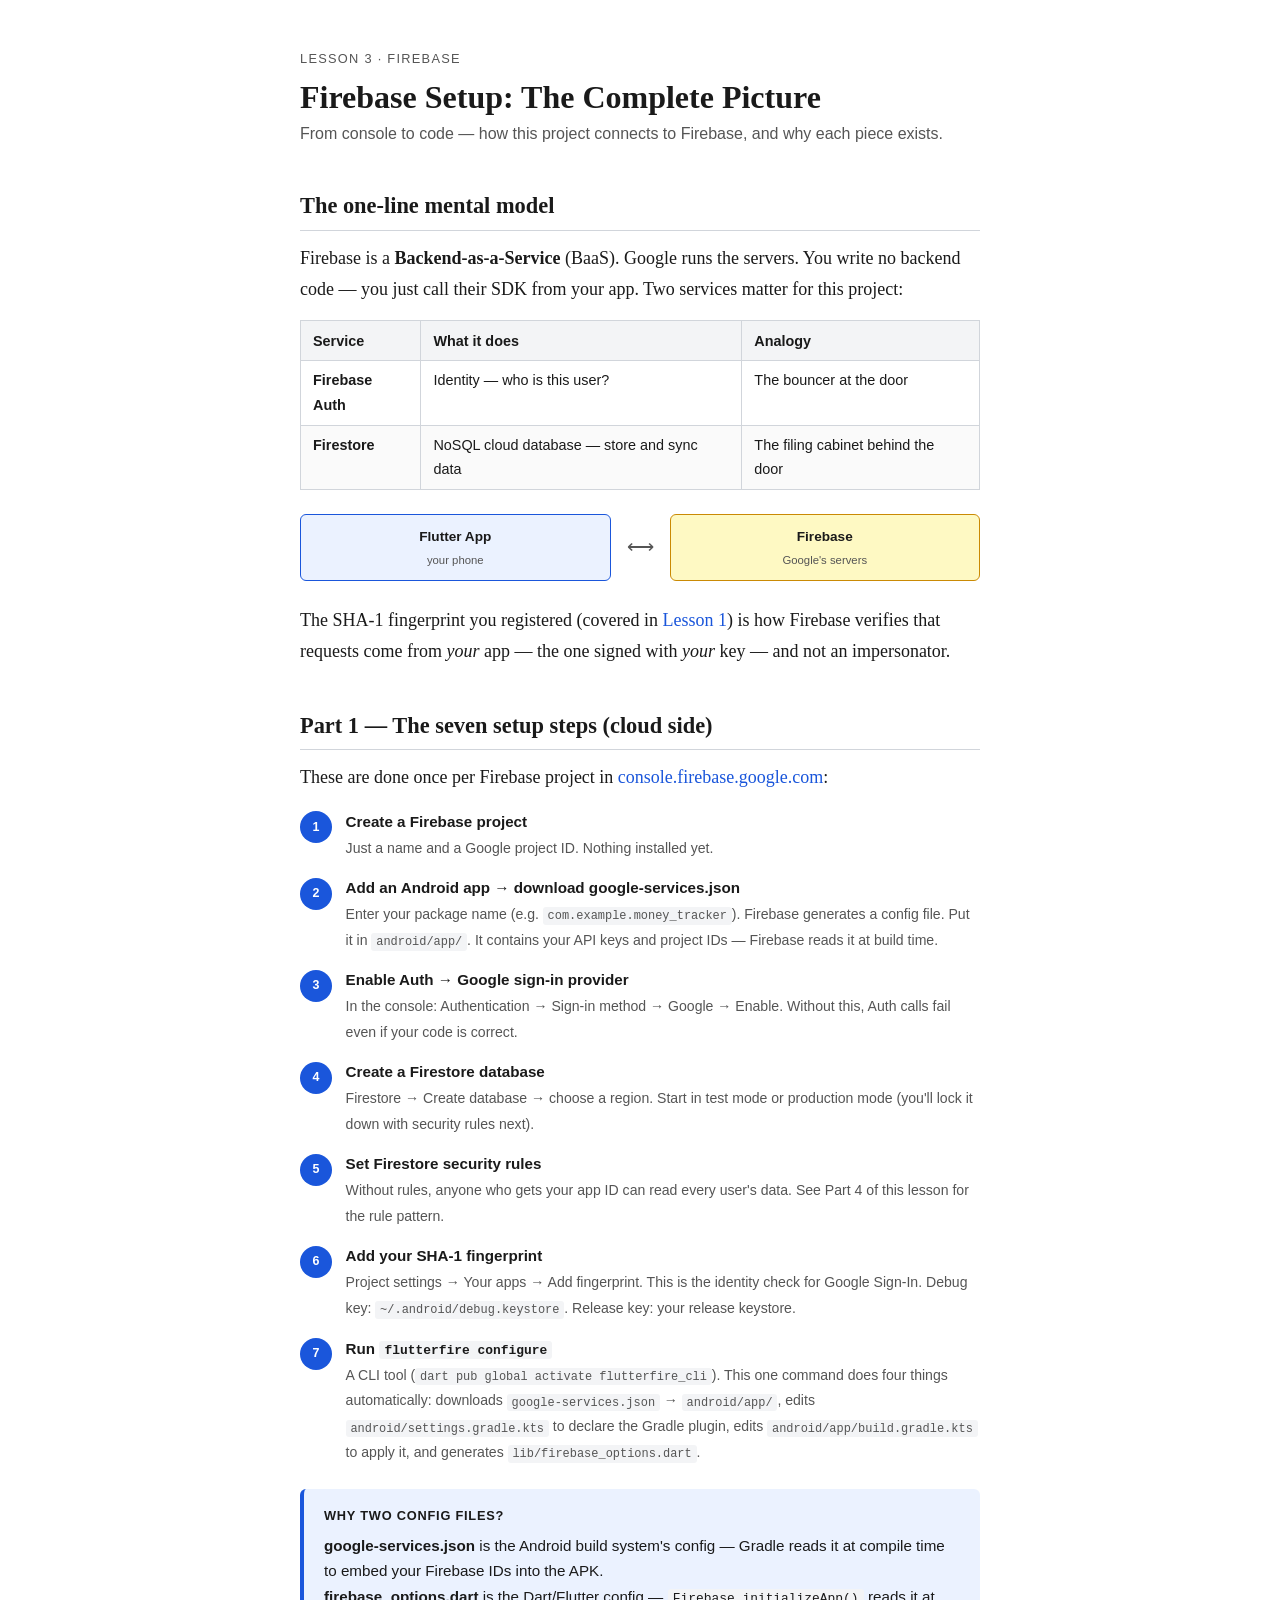
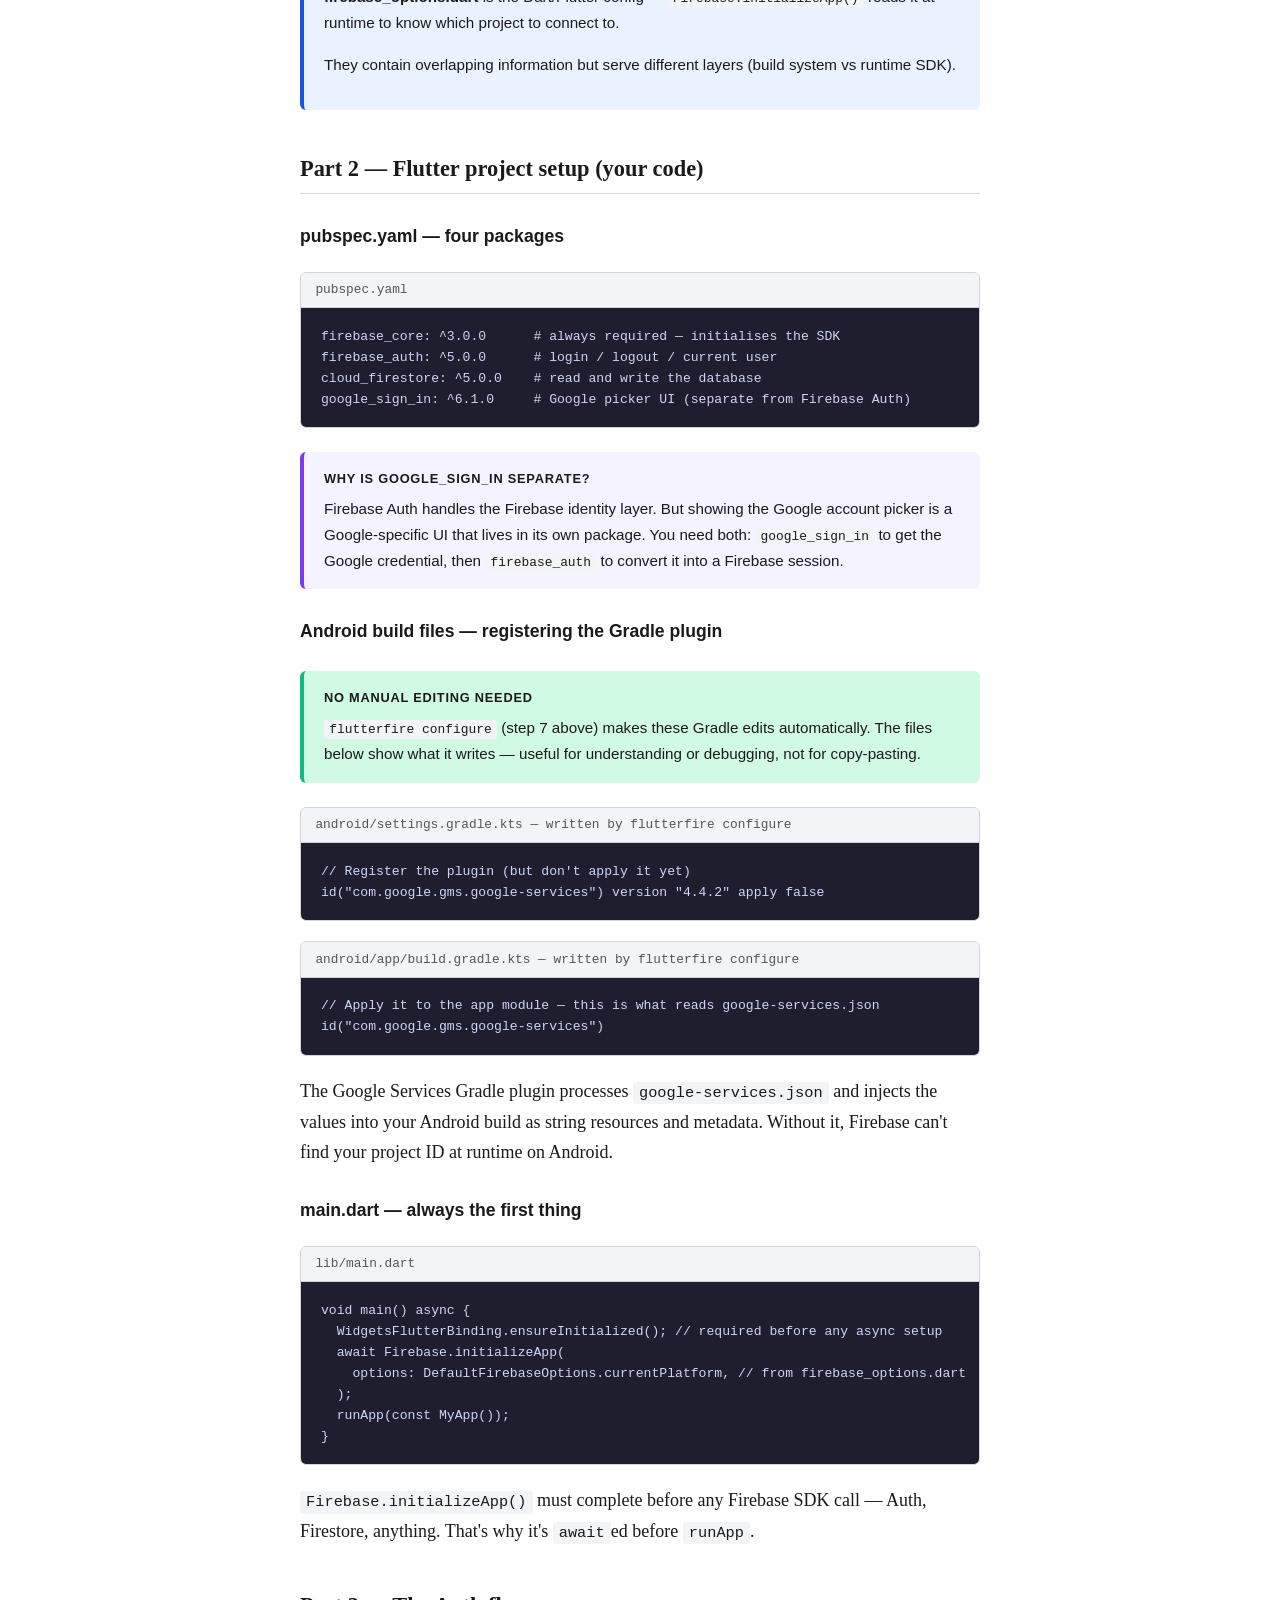
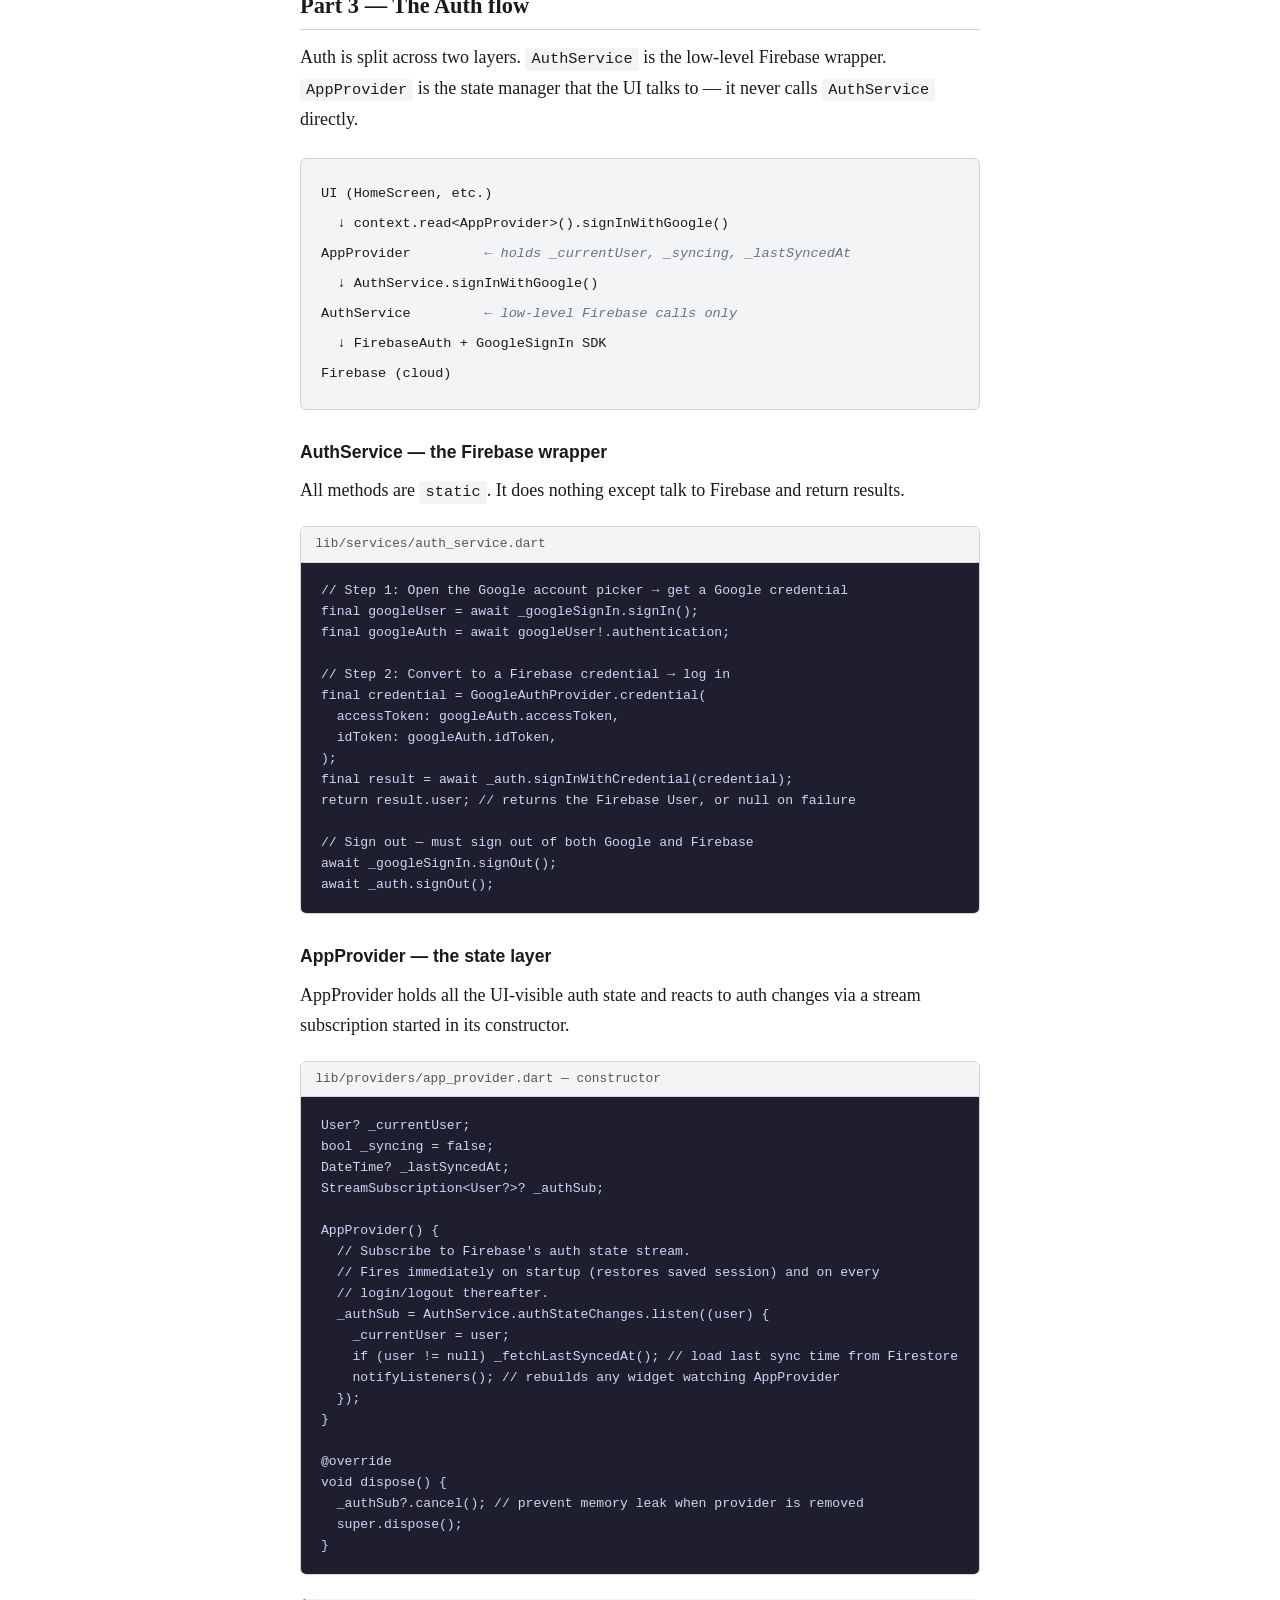
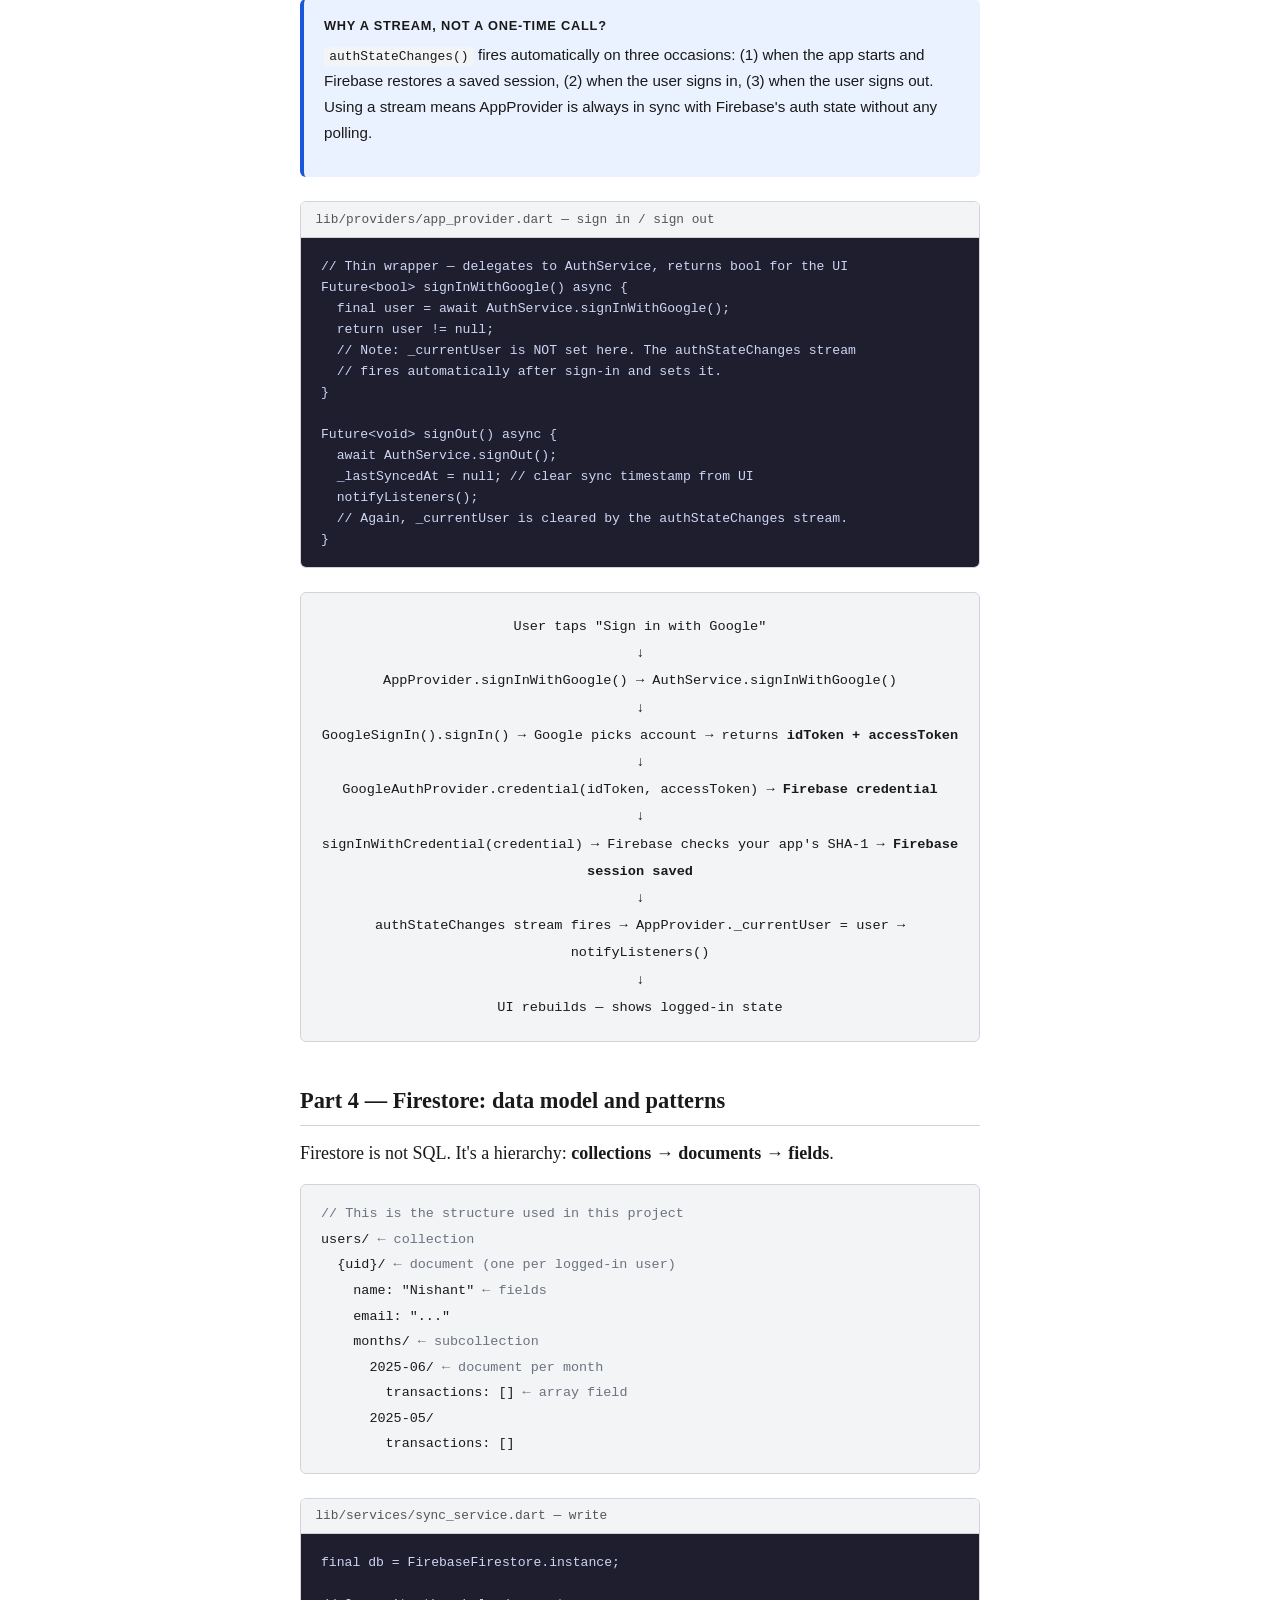
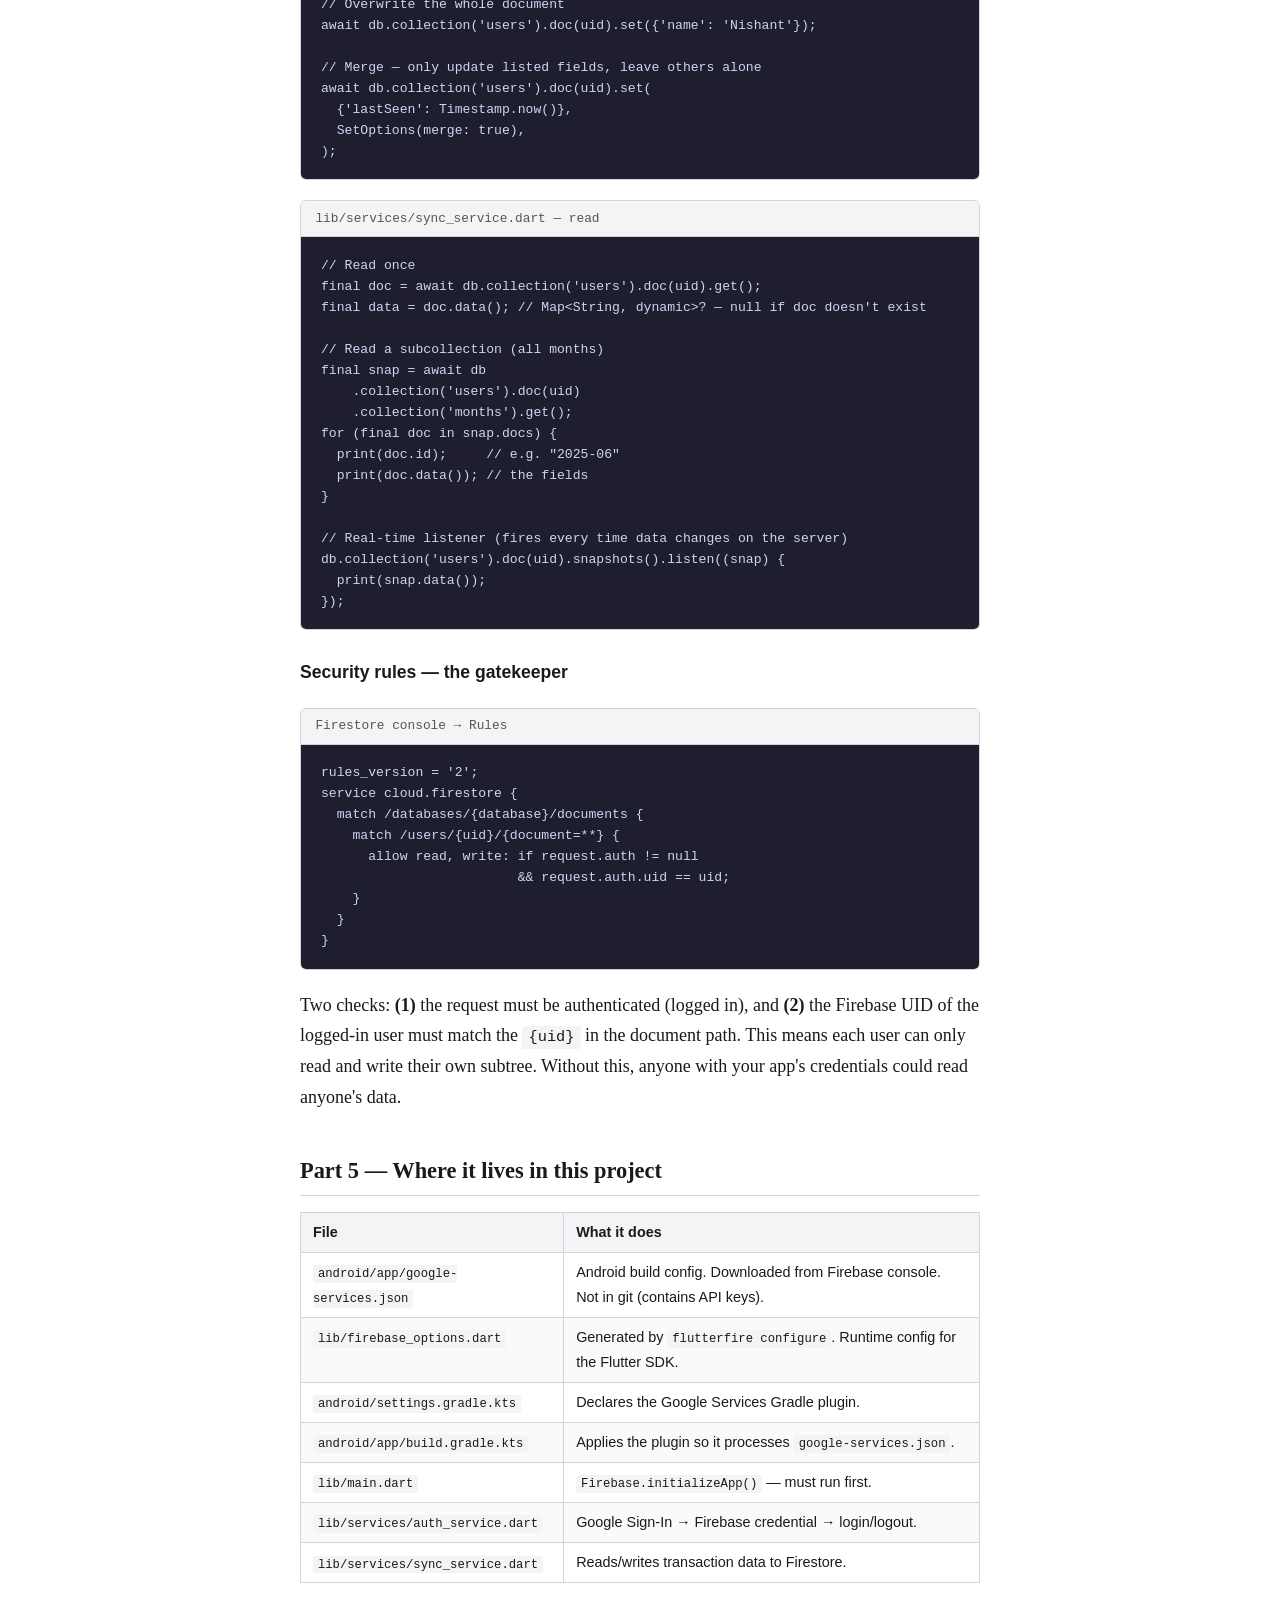
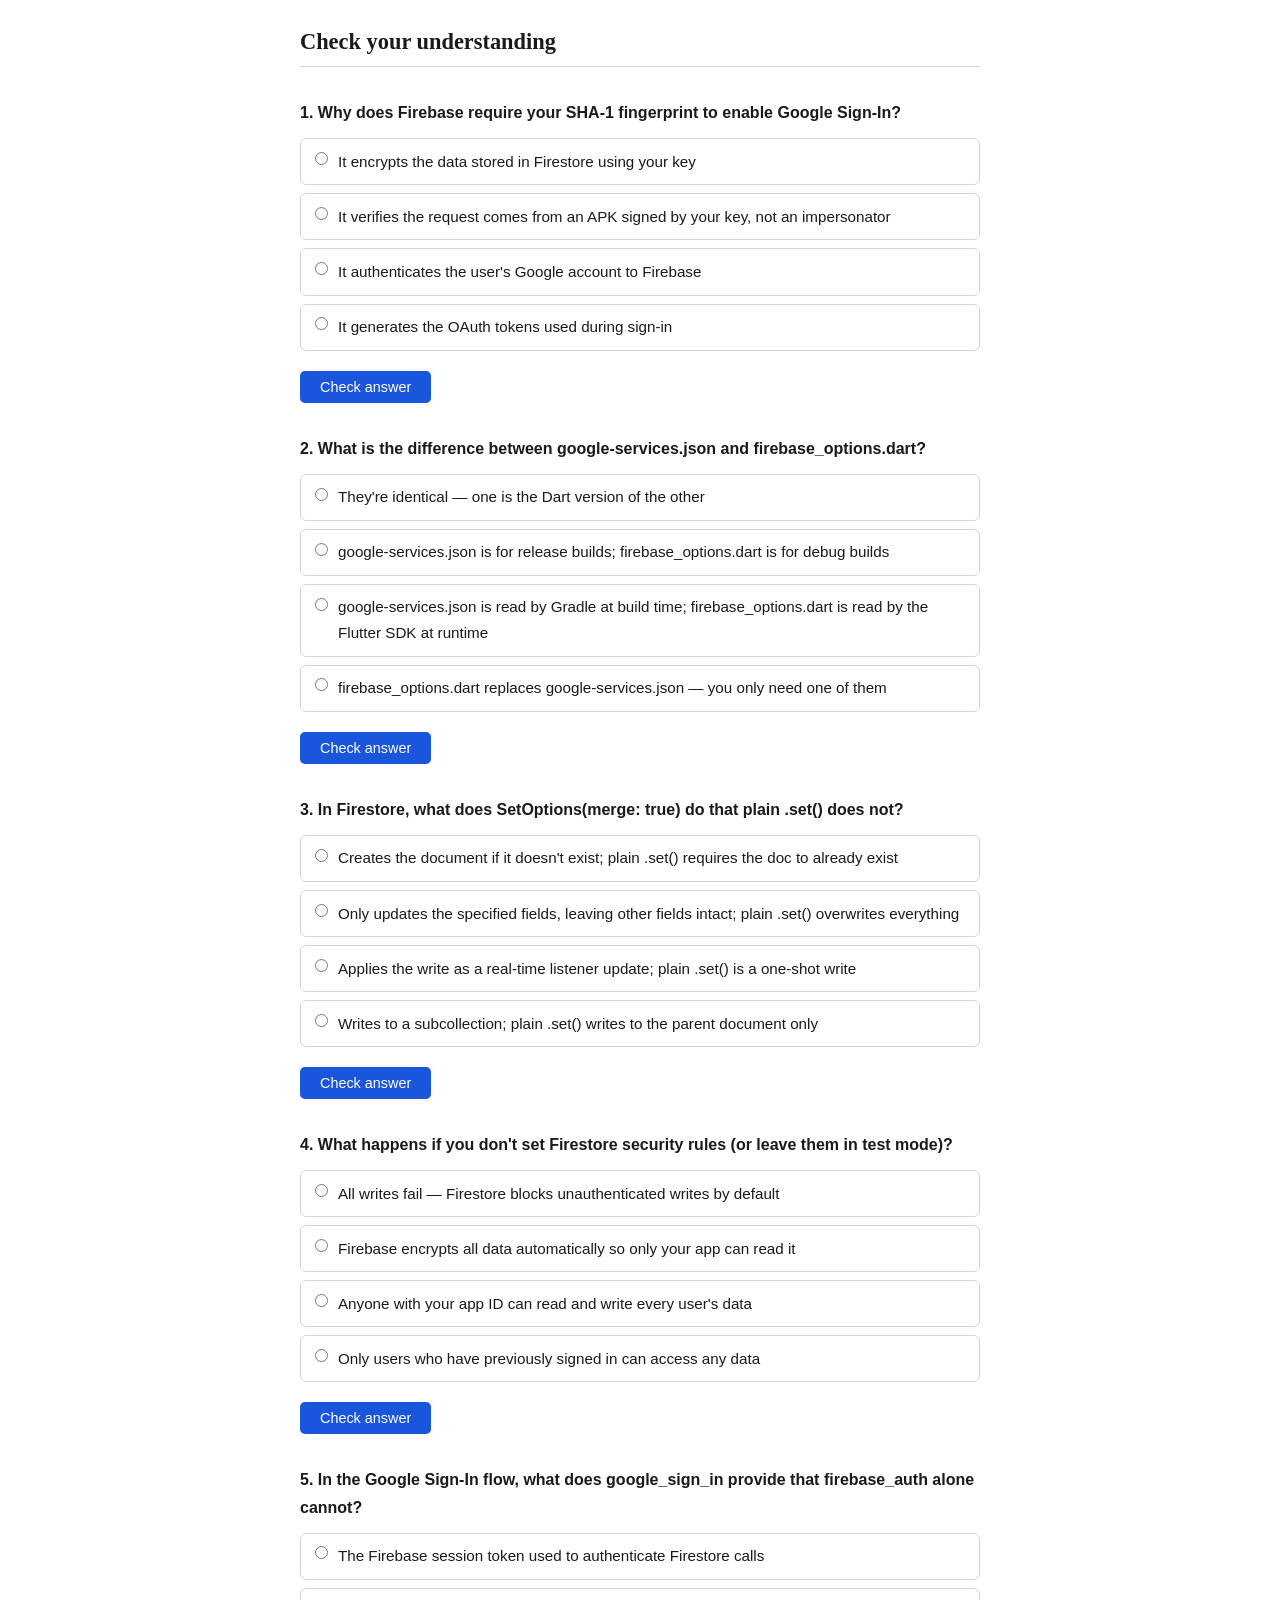
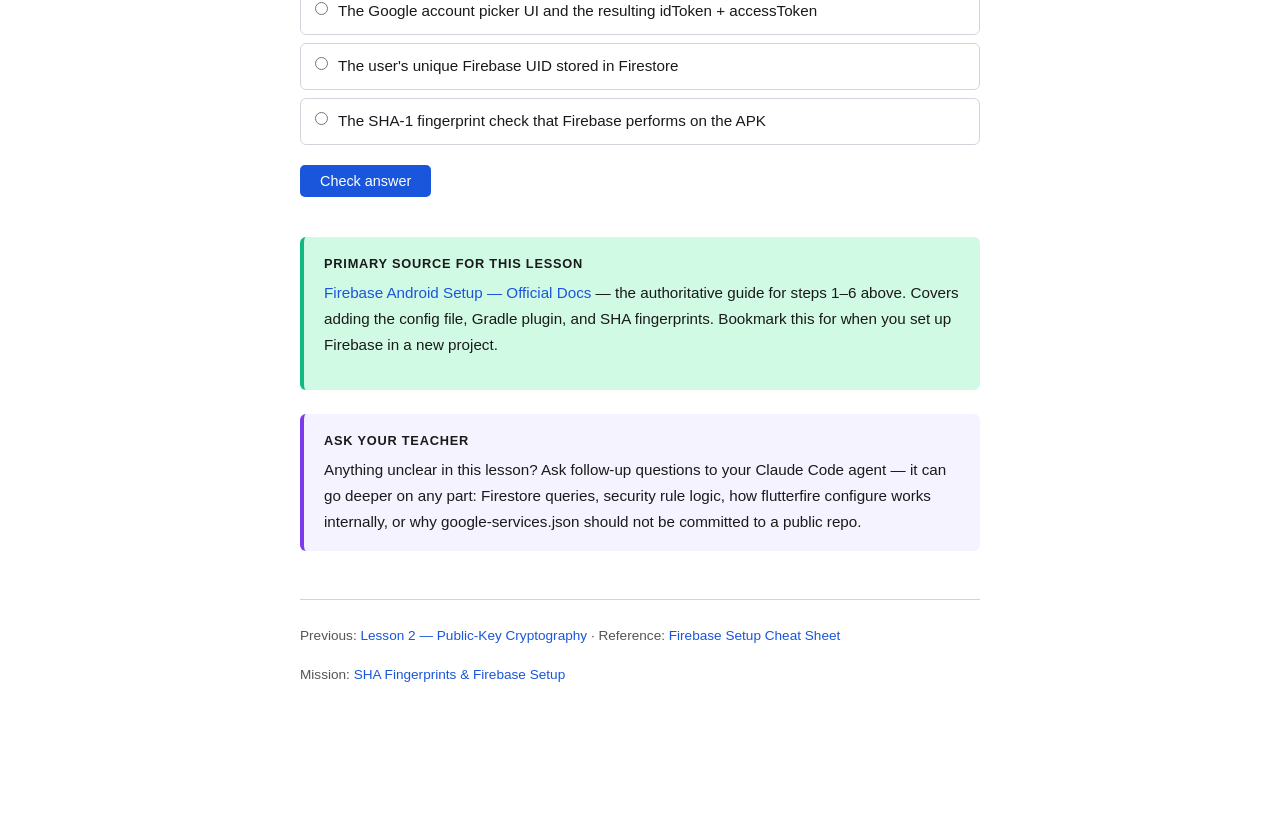
==== lessons/0003-firebase-setup-complete-picture.html @ 3d87e981 "Add Firebase integration, lessons, and GitHub Pages index" ====
<!DOCTYPE html>
<html lang="en">
<head>
  <meta charset="UTF-8" />
  <meta name="viewport" content="width=device-width, initial-scale=1.0" />
  <title>Lesson 3 — Firebase Setup: The Complete Picture</title>
  <link rel="stylesheet" href="../assets/styles.css" />
  <style>
    /* ── Step-list ── */
    .steps { counter-reset: step; list-style: none; margin: 0 0 1.5rem; padding: 0; }
    .steps li {
      counter-increment: step;
      display: grid;
      grid-template-columns: 2rem 1fr;
      gap: 0 0.85rem;
      margin-bottom: 0.9rem;
      font-family: var(--font-sans);
      font-size: 0.95rem;
      align-items: start;
    }
    .steps li::before {
      content: counter(step);
      background: var(--accent);
      color: #fff;
      font-weight: 700;
      font-size: 0.78rem;
      width: 2rem;
      height: 2rem;
      border-radius: 50%;
      display: flex;
      align-items: center;
      justify-content: center;
      flex-shrink: 0;
      margin-top: 0.15rem;
    }
    .steps li strong { display: block; font-weight: 600; }
    .steps li span { color: var(--muted); font-size: 0.88rem; }

    /* ── Architecture diagram ── */
    .arch {
      display: grid;
      grid-template-columns: 1fr auto 1fr;
      gap: 0.5rem 1rem;
      align-items: center;
      font-family: var(--font-sans);
      font-size: 0.85rem;
      margin: 1.5rem 0;
    }
    .arch-box {
      background: var(--accent-light);
      border: 1px solid var(--accent);
      border-radius: 6px;
      padding: 0.6rem 0.9rem;
      text-align: center;
      font-weight: 600;
    }
    .arch-box.cloud {
      background: #fef9c3;
      border-color: #ca8a04;
    }
    .arch-arrow {
      text-align: center;
      color: var(--muted);
      font-size: 1.2rem;
    }

    /* ── File callout ── */
    .file-block {
      border: 1px solid var(--border);
      border-radius: 6px;
      margin: 1.25rem 0;
      overflow: hidden;
    }
    .file-block-header {
      background: var(--code-bg);
      border-bottom: 1px solid var(--border);
      padding: 0.4rem 0.9rem;
      font-family: var(--font-mono);
      font-size: 0.8rem;
      color: var(--muted);
    }
    .file-block pre { border-radius: 0; margin: 0; }

    /* ── Firestore tree ── */
    .tree {
      font-family: var(--font-mono);
      font-size: 0.84rem;
      line-height: 1.9;
      background: var(--code-bg);
      border: 1px solid var(--border);
      border-radius: 6px;
      padding: 1rem 1.25rem;
      margin: 1rem 0 1.5rem;
    }
    .tree .comment { color: #6b7280; }

    /* ── Two-column table ── */
    table { width: 100%; border-collapse: collapse; margin: 1rem 0 1.5rem; font-family: var(--font-sans); font-size: 0.9rem; }
    th { background: var(--code-bg); text-align: left; padding: 0.45rem 0.75rem; border: 1px solid var(--border); font-weight: 600; }
    td { padding: 0.45rem 0.75rem; border: 1px solid var(--border); vertical-align: top; }
    tr:nth-child(even) td { background: #fafafa; }
  </style>
</head>
<body>
<div class="lesson-container">

  <div class="lesson-header">
    <div class="lesson-number">Lesson 3 · Firebase</div>
    <h1>Firebase Setup: The Complete Picture</h1>
    <p class="lesson-subtitle">From console to code — how this project connects to Firebase, and why each piece exists.</p>
  </div>

  <!-- MENTAL MODEL -->
  <h2>The one-line mental model</h2>

  <p>Firebase is a <strong>Backend-as-a-Service</strong> (BaaS). Google runs the servers. You write no backend code — you just call their SDK from your app. Two services matter for this project:</p>

  <table>
    <thead><tr><th>Service</th><th>What it does</th><th>Analogy</th></tr></thead>
    <tbody>
      <tr><td><strong>Firebase Auth</strong></td><td>Identity — who is this user?</td><td>The bouncer at the door</td></tr>
      <tr><td><strong>Firestore</strong></td><td>NoSQL cloud database — store and sync data</td><td>The filing cabinet behind the door</td></tr>
    </tbody>
  </table>

  <div class="arch">
    <div class="arch-box">Flutter App<br><small style="font-weight:400;color:var(--muted)">your phone</small></div>
    <div class="arch-arrow">⟷</div>
    <div class="arch-box cloud">Firebase<br><small style="font-weight:400;color:var(--muted)">Google's servers</small></div>
  </div>

  <p>The SHA-1 fingerprint you registered (covered in <a href="0001-sha-fingerprints-what-and-why.html">Lesson 1</a>) is how Firebase verifies that requests come from <em>your</em> app — the one signed with <em>your</em> key — and not an impersonator.</p>

  <!-- CLOUD SETUP -->
  <h2>Part 1 — The seven setup steps (cloud side)</h2>

  <p>These are done once per Firebase project in <a href="https://console.firebase.google.com" target="_blank">console.firebase.google.com</a>:</p>

  <ol class="steps">
    <li>
      <div><strong>Create a Firebase project</strong>
      <span>Just a name and a Google project ID. Nothing installed yet.</span></div>
    </li>
    <li>
      <div><strong>Add an Android app → download google-services.json</strong>
      <span>Enter your package name (e.g. <code>com.example.money_tracker</code>). Firebase generates a config file. Put it in <code>android/app/</code>. It contains your API keys and project IDs — Firebase reads it at build time.</span></div>
    </li>
    <li>
      <div><strong>Enable Auth → Google sign-in provider</strong>
      <span>In the console: Authentication → Sign-in method → Google → Enable. Without this, Auth calls fail even if your code is correct.</span></div>
    </li>
    <li>
      <div><strong>Create a Firestore database</strong>
      <span>Firestore → Create database → choose a region. Start in test mode or production mode (you'll lock it down with security rules next).</span></div>
    </li>
    <li>
      <div><strong>Set Firestore security rules</strong>
      <span>Without rules, anyone who gets your app ID can read every user's data. See Part 4 of this lesson for the rule pattern.</span></div>
    </li>
    <li>
      <div><strong>Add your SHA-1 fingerprint</strong>
      <span>Project settings → Your apps → Add fingerprint. This is the identity check for Google Sign-In. Debug key: <code>~/.android/debug.keystore</code>. Release key: your release keystore.</span></div>
    </li>
    <li>
      <div><strong>Run <code>flutterfire configure</code></strong>
      <span>A CLI tool (<code>dart pub global activate flutterfire_cli</code>). This one command does four things automatically: downloads <code>google-services.json</code> → <code>android/app/</code>, edits <code>android/settings.gradle.kts</code> to declare the Gradle plugin, edits <code>android/app/build.gradle.kts</code> to apply it, and generates <code>lib/firebase_options.dart</code>.</span></div>
    </li>
  </ol>

  <div class="callout key">
    <div class="callout-title">Why two config files?</div>
    <p><strong>google-services.json</strong> is the Android build system's config — Gradle reads it at compile time to embed your Firebase IDs into the APK.<br>
    <strong>firebase_options.dart</strong> is the Dart/Flutter config — <code>Firebase.initializeApp()</code> reads it at runtime to know which project to connect to.</p>
    <p>They contain overlapping information but serve different layers (build system vs runtime SDK).</p>
  </div>

  <!-- FLUTTER SETUP -->
  <h2>Part 2 — Flutter project setup (your code)</h2>

  <h3>pubspec.yaml — four packages</h3>

  <div class="file-block">
    <div class="file-block-header">pubspec.yaml</div>
<pre><code>firebase_core: ^3.0.0      # always required — initialises the SDK
firebase_auth: ^5.0.0      # login / logout / current user
cloud_firestore: ^5.0.0    # read and write the database
google_sign_in: ^6.1.0     # Google picker UI (separate from Firebase Auth)</code></pre>
  </div>

  <div class="callout note">
    <div class="callout-title">Why is google_sign_in separate?</div>
    Firebase Auth handles the Firebase identity layer. But showing the Google account picker is a Google-specific UI that lives in its own package. You need both: <code>google_sign_in</code> to get the Google credential, then <code>firebase_auth</code> to convert it into a Firebase session.
  </div>

  <h3>Android build files — registering the Gradle plugin</h3>

  <div class="callout win">
    <div class="callout-title">No manual editing needed</div>
    <code>flutterfire configure</code> (step 7 above) makes these Gradle edits automatically. The files below show what it writes — useful for understanding or debugging, not for copy-pasting.
  </div>

  <div class="file-block">
    <div class="file-block-header">android/settings.gradle.kts — written by flutterfire configure</div>
<pre><code>// Register the plugin (but don't apply it yet)
id("com.google.gms.google-services") version "4.4.2" apply false</code></pre>
  </div>

  <div class="file-block">
    <div class="file-block-header">android/app/build.gradle.kts — written by flutterfire configure</div>
<pre><code>// Apply it to the app module — this is what reads google-services.json
id("com.google.gms.google-services")</code></pre>
  </div>

  <p>The Google Services Gradle plugin processes <code>google-services.json</code> and injects the values into your Android build as string resources and metadata. Without it, Firebase can't find your project ID at runtime on Android.</p>

  <h3>main.dart — always the first thing</h3>

  <div class="file-block">
    <div class="file-block-header">lib/main.dart</div>
<pre><code>void main() async {
  WidgetsFlutterBinding.ensureInitialized(); // required before any async setup
  await Firebase.initializeApp(
    options: DefaultFirebaseOptions.currentPlatform, // from firebase_options.dart
  );
  runApp(const MyApp());
}</code></pre>
  </div>

  <p><code>Firebase.initializeApp()</code> must complete before any Firebase SDK call — Auth, Firestore, anything. That's why it's <code>await</code>ed before <code>runApp</code>.</p>

  <!-- AUTH FLOW -->
  <h2>Part 3 — The Auth flow</h2>

  <p>Auth is split across two layers. <code>AuthService</code> is the low-level Firebase wrapper. <code>AppProvider</code> is the state manager that the UI talks to — it never calls <code>AuthService</code> directly.</p>

  <div class="diagram" style="text-align:left;line-height:2.2;">
    UI (HomeScreen, etc.)<br>
    &nbsp;&nbsp;↓ context.read&lt;AppProvider&gt;().signInWithGoogle()<br>
    AppProvider &nbsp;&nbsp;&nbsp;&nbsp;&nbsp;&nbsp;&nbsp;&nbsp;<em style="color:#6b7280">← holds _currentUser, _syncing, _lastSyncedAt</em><br>
    &nbsp;&nbsp;↓ AuthService.signInWithGoogle()<br>
    AuthService &nbsp;&nbsp;&nbsp;&nbsp;&nbsp;&nbsp;&nbsp;&nbsp;<em style="color:#6b7280">← low-level Firebase calls only</em><br>
    &nbsp;&nbsp;↓ FirebaseAuth + GoogleSignIn SDK<br>
    Firebase (cloud)
  </div>

  <h3>AuthService — the Firebase wrapper</h3>

  <p>All methods are <code>static</code>. It does nothing except talk to Firebase and return results.</p>

  <div class="file-block">
    <div class="file-block-header">lib/services/auth_service.dart</div>
<pre><code>// Step 1: Open the Google account picker → get a Google credential
final googleUser = await _googleSignIn.signIn();
final googleAuth = await googleUser!.authentication;

// Step 2: Convert to a Firebase credential → log in
final credential = GoogleAuthProvider.credential(
  accessToken: googleAuth.accessToken,
  idToken: googleAuth.idToken,
);
final result = await _auth.signInWithCredential(credential);
return result.user; // returns the Firebase User, or null on failure

// Sign out — must sign out of both Google and Firebase
await _googleSignIn.signOut();
await _auth.signOut();</code></pre>
  </div>

  <h3>AppProvider — the state layer</h3>

  <p>AppProvider holds all the UI-visible auth state and reacts to auth changes via a stream subscription started in its constructor.</p>

  <div class="file-block">
    <div class="file-block-header">lib/providers/app_provider.dart — constructor</div>
<pre><code>User? _currentUser;
bool _syncing = false;
DateTime? _lastSyncedAt;
StreamSubscription&lt;User?&gt;? _authSub;

AppProvider() {
  // Subscribe to Firebase's auth state stream.
  // Fires immediately on startup (restores saved session) and on every
  // login/logout thereafter.
  _authSub = AuthService.authStateChanges.listen((user) {
    _currentUser = user;
    if (user != null) _fetchLastSyncedAt(); // load last sync time from Firestore
    notifyListeners(); // rebuilds any widget watching AppProvider
  });
}

@override
void dispose() {
  _authSub?.cancel(); // prevent memory leak when provider is removed
  super.dispose();
}</code></pre>
  </div>

  <div class="callout key">
    <div class="callout-title">Why a stream, not a one-time call?</div>
    <p><code>authStateChanges()</code> fires automatically on three occasions: (1) when the app starts and Firebase restores a saved session, (2) when the user signs in, (3) when the user signs out. Using a stream means AppProvider is always in sync with Firebase's auth state without any polling.</p>
  </div>

  <div class="file-block">
    <div class="file-block-header">lib/providers/app_provider.dart — sign in / sign out</div>
<pre><code>// Thin wrapper — delegates to AuthService, returns bool for the UI
Future&lt;bool&gt; signInWithGoogle() async {
  final user = await AuthService.signInWithGoogle();
  return user != null;
  // Note: _currentUser is NOT set here. The authStateChanges stream
  // fires automatically after sign-in and sets it.
}

Future&lt;void&gt; signOut() async {
  await AuthService.signOut();
  _lastSyncedAt = null; // clear sync timestamp from UI
  notifyListeners();
  // Again, _currentUser is cleared by the authStateChanges stream.
}</code></pre>
  </div>

  <div class="diagram">
    User taps "Sign in with Google"<br>
    ↓<br>
    AppProvider.signInWithGoogle() → AuthService.signInWithGoogle()<br>
    ↓<br>
    GoogleSignIn().signIn() → Google picks account → returns <strong>idToken + accessToken</strong><br>
    ↓<br>
    GoogleAuthProvider.credential(idToken, accessToken) → <strong>Firebase credential</strong><br>
    ↓<br>
    signInWithCredential(credential) → Firebase checks your app's SHA-1 → <strong>Firebase session saved</strong><br>
    ↓<br>
    authStateChanges stream fires → AppProvider._currentUser = user → notifyListeners()<br>
    ↓<br>
    UI rebuilds — shows logged-in state
  </div>

  <!-- FIRESTORE -->
  <h2>Part 4 — Firestore: data model and patterns</h2>

  <p>Firestore is not SQL. It's a hierarchy: <strong>collections → documents → fields</strong>.</p>

  <div class="tree">
    <span class="comment">// This is the structure used in this project</span><br>
    users/                     <span class="comment">← collection</span><br>
    &nbsp;&nbsp;{uid}/                 <span class="comment">← document (one per logged-in user)</span><br>
    &nbsp;&nbsp;&nbsp;&nbsp;name: "Nishant"     <span class="comment">← fields</span><br>
    &nbsp;&nbsp;&nbsp;&nbsp;email: "..."<br>
    &nbsp;&nbsp;&nbsp;&nbsp;months/            <span class="comment">← subcollection</span><br>
    &nbsp;&nbsp;&nbsp;&nbsp;&nbsp;&nbsp;2025-06/         <span class="comment">← document per month</span><br>
    &nbsp;&nbsp;&nbsp;&nbsp;&nbsp;&nbsp;&nbsp;&nbsp;transactions: [] <span class="comment">← array field</span><br>
    &nbsp;&nbsp;&nbsp;&nbsp;&nbsp;&nbsp;2025-05/<br>
    &nbsp;&nbsp;&nbsp;&nbsp;&nbsp;&nbsp;&nbsp;&nbsp;transactions: []
  </div>

  <div class="file-block">
    <div class="file-block-header">lib/services/sync_service.dart — write</div>
<pre><code>final db = FirebaseFirestore.instance;

// Overwrite the whole document
await db.collection('users').doc(uid).set({'name': 'Nishant'});

// Merge — only update listed fields, leave others alone
await db.collection('users').doc(uid).set(
  {'lastSeen': Timestamp.now()},
  SetOptions(merge: true),
);</code></pre>
  </div>

  <div class="file-block">
    <div class="file-block-header">lib/services/sync_service.dart — read</div>
<pre><code>// Read once
final doc = await db.collection('users').doc(uid).get();
final data = doc.data(); // Map&lt;String, dynamic&gt;? — null if doc doesn't exist

// Read a subcollection (all months)
final snap = await db
    .collection('users').doc(uid)
    .collection('months').get();
for (final doc in snap.docs) {
  print(doc.id);     // e.g. "2025-06"
  print(doc.data()); // the fields
}

// Real-time listener (fires every time data changes on the server)
db.collection('users').doc(uid).snapshots().listen((snap) {
  print(snap.data());
});</code></pre>
  </div>

  <h3>Security rules — the gatekeeper</h3>

  <div class="file-block">
    <div class="file-block-header">Firestore console → Rules</div>
<pre><code>rules_version = '2';
service cloud.firestore {
  match /databases/{database}/documents {
    match /users/{uid}/{document=**} {
      allow read, write: if request.auth != null
                         && request.auth.uid == uid;
    }
  }
}</code></pre>
  </div>

  <p>Two checks: <strong>(1)</strong> the request must be authenticated (logged in), and <strong>(2)</strong> the Firebase UID of the logged-in user must match the <code>{uid}</code> in the document path. This means each user can only read and write their own subtree. Without this, anyone with your app's credentials could read anyone's data.</p>

  <!-- PROJECT FILES MAP -->
  <h2>Part 5 — Where it lives in this project</h2>

  <table>
    <thead><tr><th>File</th><th>What it does</th></tr></thead>
    <tbody>
      <tr><td><code>android/app/google-services.json</code></td><td>Android build config. Downloaded from Firebase console. Not in git (contains API keys).</td></tr>
      <tr><td><code>lib/firebase_options.dart</code></td><td>Generated by <code>flutterfire configure</code>. Runtime config for the Flutter SDK.</td></tr>
      <tr><td><code>android/settings.gradle.kts</code></td><td>Declares the Google Services Gradle plugin.</td></tr>
      <tr><td><code>android/app/build.gradle.kts</code></td><td>Applies the plugin so it processes <code>google-services.json</code>.</td></tr>
      <tr><td><code>lib/main.dart</code></td><td><code>Firebase.initializeApp()</code> — must run first.</td></tr>
      <tr><td><code>lib/services/auth_service.dart</code></td><td>Google Sign-In → Firebase credential → login/logout.</td></tr>
      <tr><td><code>lib/services/sync_service.dart</code></td><td>Reads/writes transaction data to Firestore.</td></tr>
    </tbody>
  </table>

  <!-- QUIZ -->
  <h2>Check your understanding</h2>

  <div class="quiz" id="q1">
    <p class="quiz-question">1. Why does Firebase require your SHA-1 fingerprint to enable Google Sign-In?</p>
    <ul class="quiz-options">
      <li><label><input type="radio" name="q1" value="a"> It encrypts the data stored in Firestore using your key</label></li>
      <li><label><input type="radio" name="q1" value="b"> It verifies the request comes from an APK signed by your key, not an impersonator</label></li>
      <li><label><input type="radio" name="q1" value="c"> It authenticates the user's Google account to Firebase</label></li>
      <li><label><input type="radio" name="q1" value="d"> It generates the OAuth tokens used during sign-in</label></li>
    </ul>
    <button class="quiz-btn" onclick="check('q1','b')">Check answer</button>
    <div class="quiz-feedback" id="q1-feedback"></div>
  </div>

  <div class="quiz" id="q2">
    <p class="quiz-question">2. What is the difference between google-services.json and firebase_options.dart?</p>
    <ul class="quiz-options">
      <li><label><input type="radio" name="q2" value="a"> They're identical — one is the Dart version of the other</label></li>
      <li><label><input type="radio" name="q2" value="b"> google-services.json is for release builds; firebase_options.dart is for debug builds</label></li>
      <li><label><input type="radio" name="q2" value="c"> google-services.json is read by Gradle at build time; firebase_options.dart is read by the Flutter SDK at runtime</label></li>
      <li><label><input type="radio" name="q2" value="d"> firebase_options.dart replaces google-services.json — you only need one of them</label></li>
    </ul>
    <button class="quiz-btn" onclick="check('q2','c')">Check answer</button>
    <div class="quiz-feedback" id="q2-feedback"></div>
  </div>

  <div class="quiz" id="q3">
    <p class="quiz-question">3. In Firestore, what does SetOptions(merge: true) do that plain .set() does not?</p>
    <ul class="quiz-options">
      <li><label><input type="radio" name="q3" value="a"> Creates the document if it doesn't exist; plain .set() requires the doc to already exist</label></li>
      <li><label><input type="radio" name="q3" value="b"> Only updates the specified fields, leaving other fields intact; plain .set() overwrites everything</label></li>
      <li><label><input type="radio" name="q3" value="c"> Applies the write as a real-time listener update; plain .set() is a one-shot write</label></li>
      <li><label><input type="radio" name="q3" value="d"> Writes to a subcollection; plain .set() writes to the parent document only</label></li>
    </ul>
    <button class="quiz-btn" onclick="check('q3','b')">Check answer</button>
    <div class="quiz-feedback" id="q3-feedback"></div>
  </div>

  <div class="quiz" id="q4">
    <p class="quiz-question">4. What happens if you don't set Firestore security rules (or leave them in test mode)?</p>
    <ul class="quiz-options">
      <li><label><input type="radio" name="q4" value="a"> All writes fail — Firestore blocks unauthenticated writes by default</label></li>
      <li><label><input type="radio" name="q4" value="b"> Firebase encrypts all data automatically so only your app can read it</label></li>
      <li><label><input type="radio" name="q4" value="c"> Anyone with your app ID can read and write every user's data</label></li>
      <li><label><input type="radio" name="q4" value="d"> Only users who have previously signed in can access any data</label></li>
    </ul>
    <button class="quiz-btn" onclick="check('q4','c')">Check answer</button>
    <div class="quiz-feedback" id="q4-feedback"></div>
  </div>

  <div class="quiz" id="q5">
    <p class="quiz-question">5. In the Google Sign-In flow, what does google_sign_in provide that firebase_auth alone cannot?</p>
    <ul class="quiz-options">
      <li><label><input type="radio" name="q5" value="a"> The Firebase session token used to authenticate Firestore calls</label></li>
      <li><label><input type="radio" name="q5" value="b"> The Google account picker UI and the resulting idToken + accessToken</label></li>
      <li><label><input type="radio" name="q5" value="c"> The user's unique Firebase UID stored in Firestore</label></li>
      <li><label><input type="radio" name="q5" value="d"> The SHA-1 fingerprint check that Firebase performs on the APK</label></li>
    </ul>
    <button class="quiz-btn" onclick="check('q5','b')">Check answer</button>
    <div class="quiz-feedback" id="q5-feedback"></div>
  </div>

  <!-- PRIMARY SOURCE -->
  <div class="callout win" style="margin-top:2.5rem;">
    <div class="callout-title">Primary source for this lesson</div>
    <p><a href="https://firebase.google.com/docs/android/setup" target="_blank">Firebase Android Setup — Official Docs</a> — the authoritative guide for steps 1–6 above. Covers adding the config file, Gradle plugin, and SHA fingerprints. Bookmark this for when you set up Firebase in a new project.</p>
  </div>

  <div class="callout note">
    <div class="callout-title">Ask your teacher</div>
    Anything unclear in this lesson? Ask follow-up questions to your Claude Code agent — it can go deeper on any part: Firestore queries, security rule logic, how flutterfire configure works internally, or why google-services.json should not be committed to a public repo.
  </div>

  <div class="lesson-footer">
    <p>
      Previous: <a href="0002-public-key-cryptography.html">Lesson 2 — Public-Key Cryptography</a> ·
      Reference: <a href="../reference/firebase-setup-reference.html">Firebase Setup Cheat Sheet</a>
    </p>
    <p style="margin-top:0.5rem;">Mission: <a href="../MISSION.md">SHA Fingerprints &amp; Firebase Setup</a></p>
  </div>

</div>

<script>
const explanations = {
  q1: {
    b: "Correct. Firebase uses the SHA-1 to verify the APK's signing certificate matches the one you registered. This is the app identity check you covered in Lesson 1 — without it, any app could impersonate yours and trigger Google Sign-In.",
    wrong: "Not quite. The SHA-1 is an identity check for the APK's signing certificate. Firebase checks: 'Is this request from an APK signed by the developer who registered this Firebase project?' See Lesson 1 for the full picture."
  },
  q2: {
    c: "Correct. Two different layers: Gradle (build time) reads google-services.json to embed Firebase IDs into the Android APK. The Flutter SDK (runtime) reads firebase_options.dart when Firebase.initializeApp() is called. Both are needed.",
    wrong: "Not quite. They serve different layers. google-services.json is a build-time config that the Google Services Gradle plugin processes. firebase_options.dart is a runtime config that the Flutter Firebase SDK reads via Firebase.initializeApp()."
  },
  q3: {
    b: "Correct. Plain .set() overwrites the entire document — any fields you don't include are deleted. SetOptions(merge: true) behaves like a partial update: only the fields you specify are changed, others survive untouched.",
    wrong: "Not quite. The key difference is field preservation. Plain .set() replaces the whole document. SetOptions(merge: true) acts like an update — only named fields change, the rest stay as they are."
  },
  q4: {
    c: "Correct. In test mode (or with open rules like 'allow read, write: if true'), there is no access control. Anyone who can call the Firestore API with your project ID — which is not secret — can read or write any document.",
    wrong: "Not quite. Firestore does not encrypt data at the access-control level — it relies entirely on security rules. Without proper rules, all data is exposed to anyone who makes a Firestore call with your project credentials."
  },
  q5: {
    b: "Correct. firebase_auth can log in via many providers but it doesn't know how to open the Google account picker. google_sign_in handles the Google-specific UI flow and returns an idToken and accessToken. You then hand those to firebase_auth to create a Firebase session.",
    wrong: "Not quite. firebase_auth handles the Firebase session layer. But it needs a credential to work from. google_sign_in provides the Google-specific UI flow (the account picker) and returns the idToken + accessToken that firebase_auth converts into a Firebase session."
  }
};

function check(qid, correct) {
  const selected = document.querySelector(`input[name="${qid}"]:checked`);
  const feedback = document.getElementById(`${qid}-feedback`);
  if (!selected) return;
  const val = selected.value;
  const expl = explanations[qid];
  if (val === correct) {
    feedback.className = 'quiz-feedback correct';
    feedback.textContent = expl[correct];
  } else {
    feedback.className = 'quiz-feedback incorrect';
    feedback.textContent = expl.wrong;
  }
  feedback.style.display = 'block';
}
</script>
</body>
</html>
---- assets/styles.css ----
/* Shared lesson stylesheet — Tufte-inspired, clean, printable */

:root {
  --text: #1a1a1a;
  --muted: #555;
  --accent: #1a56db;
  --accent-light: #ebf2ff;
  --border: #d1d5db;
  --bg: #ffffff;
  --code-bg: #f3f4f6;
  --warn: #7c3aed;
  --warn-light: #f5f3ff;
  --success: #065f46;
  --success-light: #d1fae5;
  --font-body: Georgia, 'Times New Roman', serif;
  --font-mono: 'SF Mono', 'Fira Code', 'Cascadia Code', Consolas, monospace;
  --font-sans: -apple-system, BlinkMacSystemFont, 'Segoe UI', sans-serif;
  --max-width: 680px;
}

*, *::before, *::after { box-sizing: border-box; margin: 0; padding: 0; }

body {
  font-family: var(--font-body);
  font-size: 18px;
  line-height: 1.7;
  color: var(--text);
  background: var(--bg);
  padding: 3rem 1.5rem 6rem;
}

.lesson-container {
  max-width: var(--max-width);
  margin: 0 auto;
}

/* ── Typography ── */
h1 { font-size: 2rem; line-height: 1.2; margin-bottom: 0.25rem; }
h2 { font-size: 1.4rem; margin-top: 2.5rem; margin-bottom: 0.75rem; color: var(--text); border-bottom: 1px solid var(--border); padding-bottom: 0.3rem; }
h3 { font-size: 1.1rem; margin-top: 1.75rem; margin-bottom: 0.5rem; font-family: var(--font-sans); font-weight: 600; }
p  { margin-bottom: 1rem; }
ul, ol { margin: 0.5rem 0 1rem 1.5rem; }
li { margin-bottom: 0.35rem; }
a  { color: var(--accent); text-decoration: none; }
a:hover { text-decoration: underline; }
strong { font-weight: bold; }
em { font-style: italic; }

/* ── Lesson header ── */
.lesson-header { margin-bottom: 2.5rem; }
.lesson-number { font-family: var(--font-sans); font-size: 0.8rem; text-transform: uppercase; letter-spacing: 0.1em; color: var(--muted); margin-bottom: 0.5rem; }
.lesson-subtitle { font-family: var(--font-sans); font-size: 1rem; color: var(--muted); margin-top: 0.25rem; }

/* ── Callout boxes ── */
.callout {
  border-radius: 6px;
  padding: 1rem 1.25rem;
  margin: 1.5rem 0;
  font-family: var(--font-sans);
  font-size: 0.95rem;
}
.callout.key    { background: var(--accent-light); border-left: 4px solid var(--accent); }
.callout.note   { background: var(--warn-light);   border-left: 4px solid var(--warn); }
.callout.win    { background: var(--success-light); border-left: 4px solid #10b981; }
.callout-title  { font-weight: 700; margin-bottom: 0.35rem; font-size: 0.8rem; text-transform: uppercase; letter-spacing: 0.06em; }

/* ── Code ── */
code {
  font-family: var(--font-mono);
  font-size: 0.85em;
  background: var(--code-bg);
  padding: 0.15em 0.4em;
  border-radius: 3px;
}
pre {
  background: #1e1e2e;
  color: #cdd6f4;
  padding: 1.1rem 1.25rem;
  border-radius: 6px;
  overflow-x: auto;
  margin: 1rem 0 1.5rem;
  font-family: var(--font-mono);
  font-size: 0.82rem;
  line-height: 1.6;
}
pre code { background: none; padding: 0; color: inherit; font-size: inherit; }

/* ── Diagrams / visuals ── */
.diagram {
  background: var(--code-bg);
  border: 1px solid var(--border);
  border-radius: 6px;
  padding: 1.25rem;
  margin: 1.5rem 0;
  font-family: var(--font-mono);
  font-size: 0.85rem;
  line-height: 2;
  text-align: center;
  overflow-x: auto;
}

/* ── Quiz component ── */
.quiz { margin: 2rem 0; }
.quiz-question {
  font-family: var(--font-sans);
  font-size: 1rem;
  font-weight: 600;
  margin-bottom: 0.75rem;
}
.quiz-options { list-style: none; margin: 0; padding: 0; }
.quiz-options li {
  margin-bottom: 0.5rem;
}
.quiz-options label {
  display: flex;
  align-items: flex-start;
  gap: 0.6rem;
  cursor: pointer;
  font-family: var(--font-sans);
  font-size: 0.95rem;
  padding: 0.6rem 0.9rem;
  border: 1px solid var(--border);
  border-radius: 6px;
  transition: background 0.1s;
}
.quiz-options label:hover { background: var(--code-bg); }
.quiz-options input[type=radio] { margin-top: 0.2rem; flex-shrink: 0; }
.quiz-feedback {
  display: none;
  margin-top: 0.75rem;
  padding: 0.75rem 1rem;
  border-radius: 6px;
  font-family: var(--font-sans);
  font-size: 0.9rem;
}
.quiz-feedback.correct { background: var(--success-light); color: var(--success); }
.quiz-feedback.incorrect { background: #fee2e2; color: #991b1b; }
.quiz-btn {
  margin-top: 0.75rem;
  padding: 0.5rem 1.25rem;
  background: var(--accent);
  color: white;
  border: none;
  border-radius: 5px;
  font-family: var(--font-sans);
  font-size: 0.9rem;
  cursor: pointer;
}
.quiz-btn:hover { opacity: 0.85; }

/* ── Footer ── */
.lesson-footer {
  margin-top: 3rem;
  padding-top: 1.5rem;
  border-top: 1px solid var(--border);
  font-family: var(--font-sans);
  font-size: 0.85rem;
  color: var(--muted);
}
.lesson-footer a { color: var(--accent); }

/* ── Print ── */
@media print {
  body { padding: 0; }
  .quiz-btn, .quiz-options input { display: none; }
  pre { background: #f3f4f6; color: var(--text); border: 1px solid var(--border); }
}
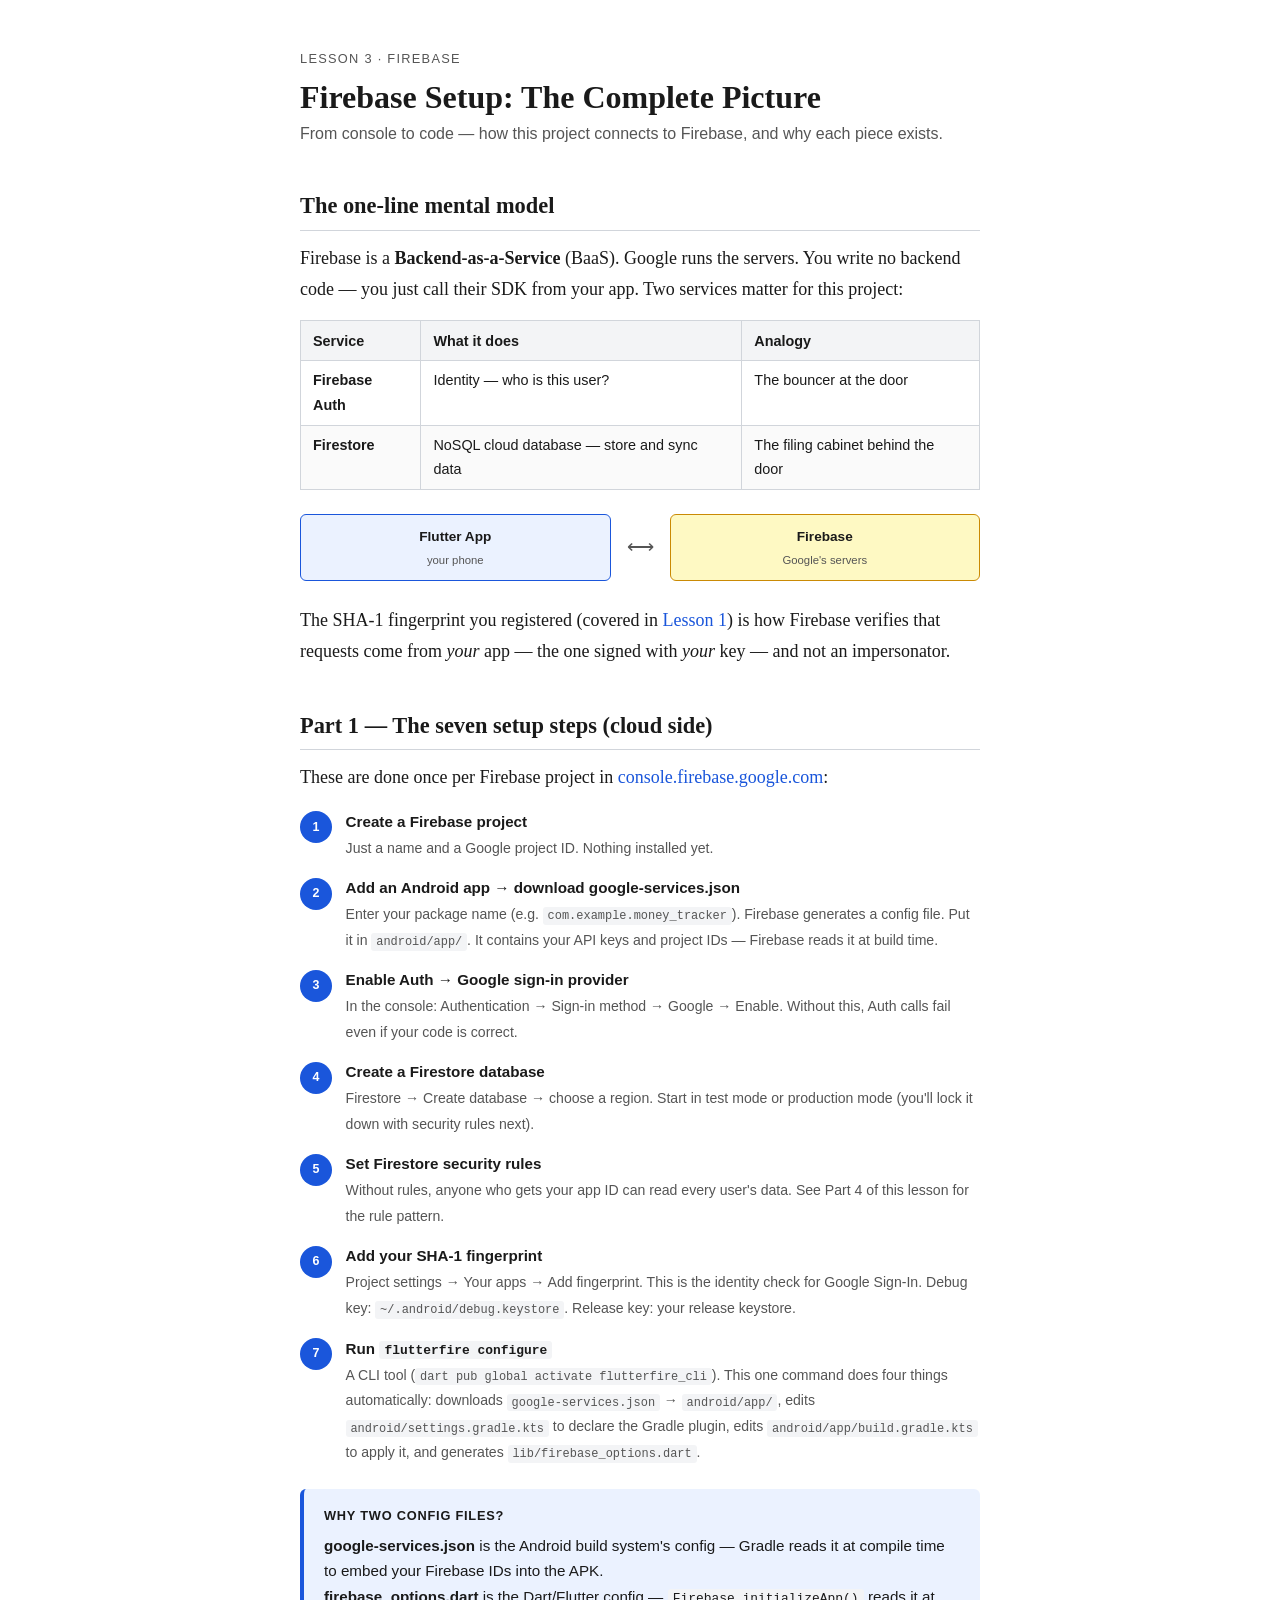
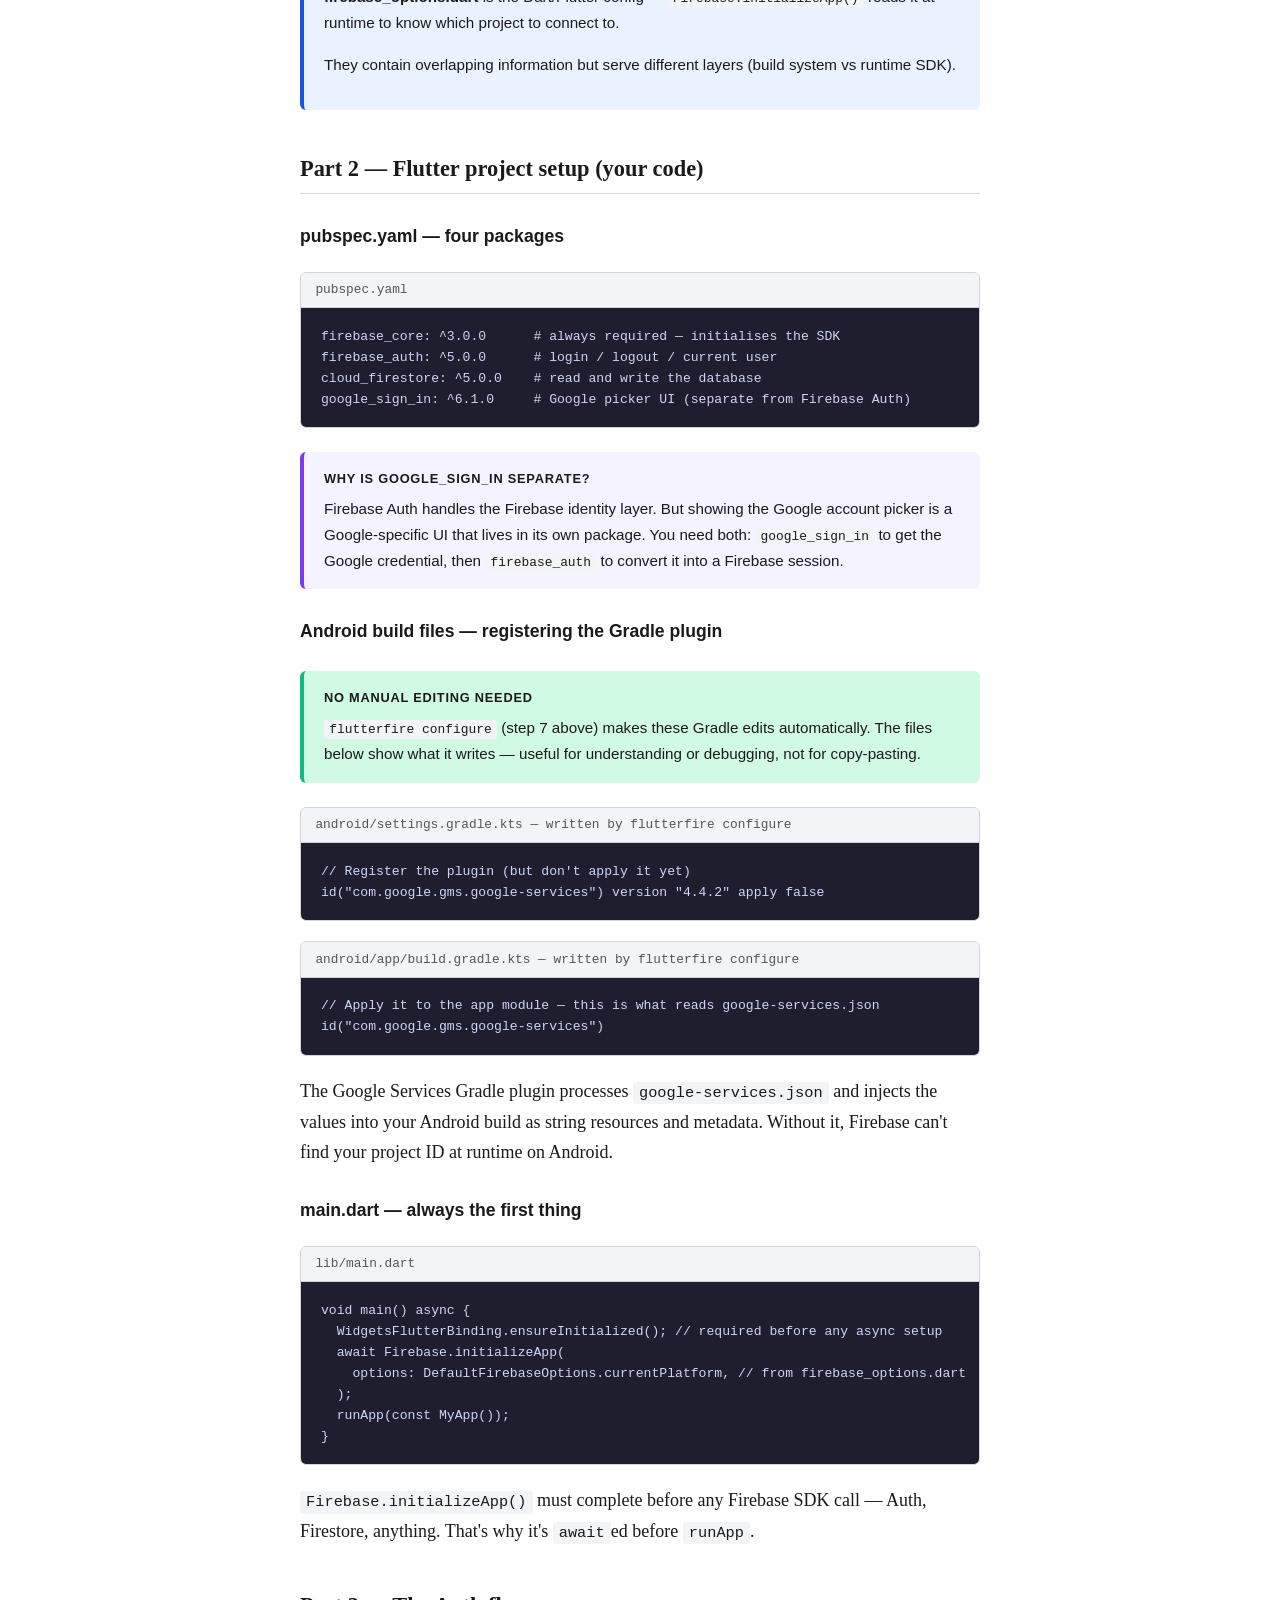
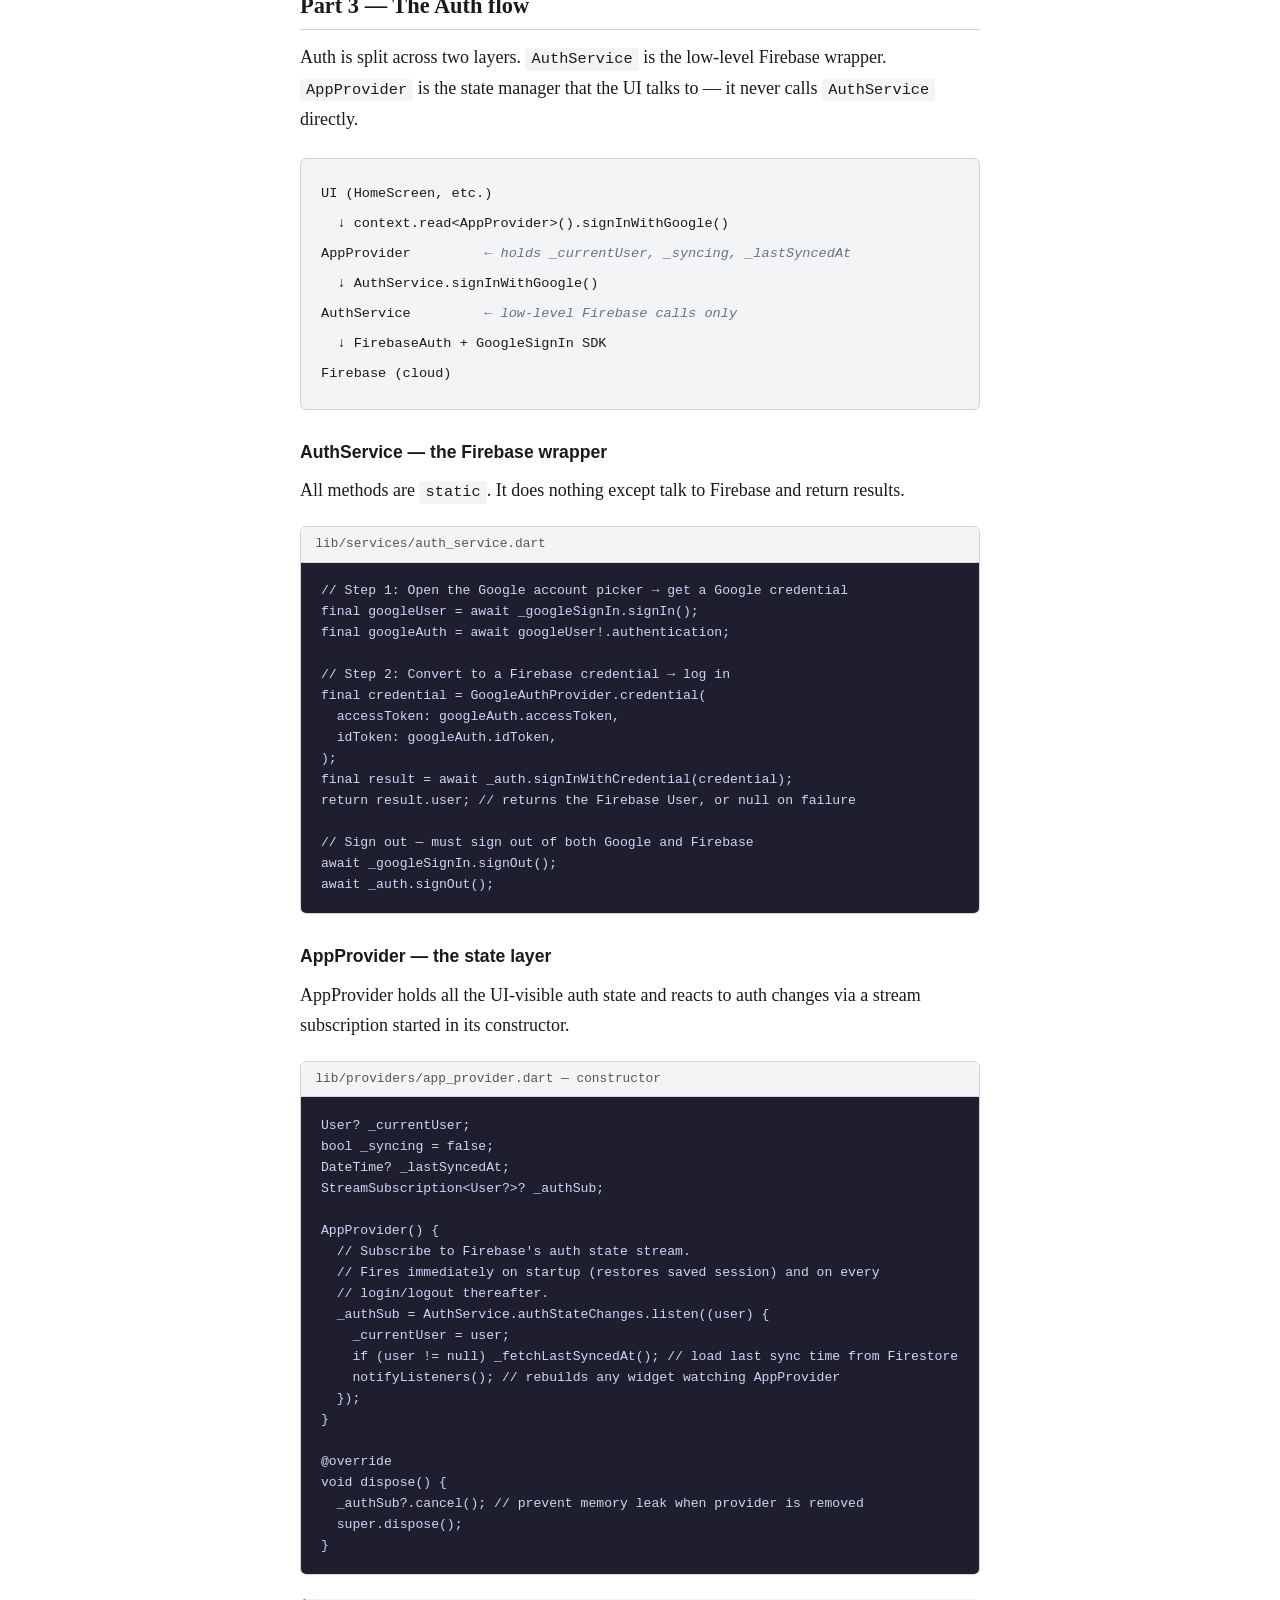
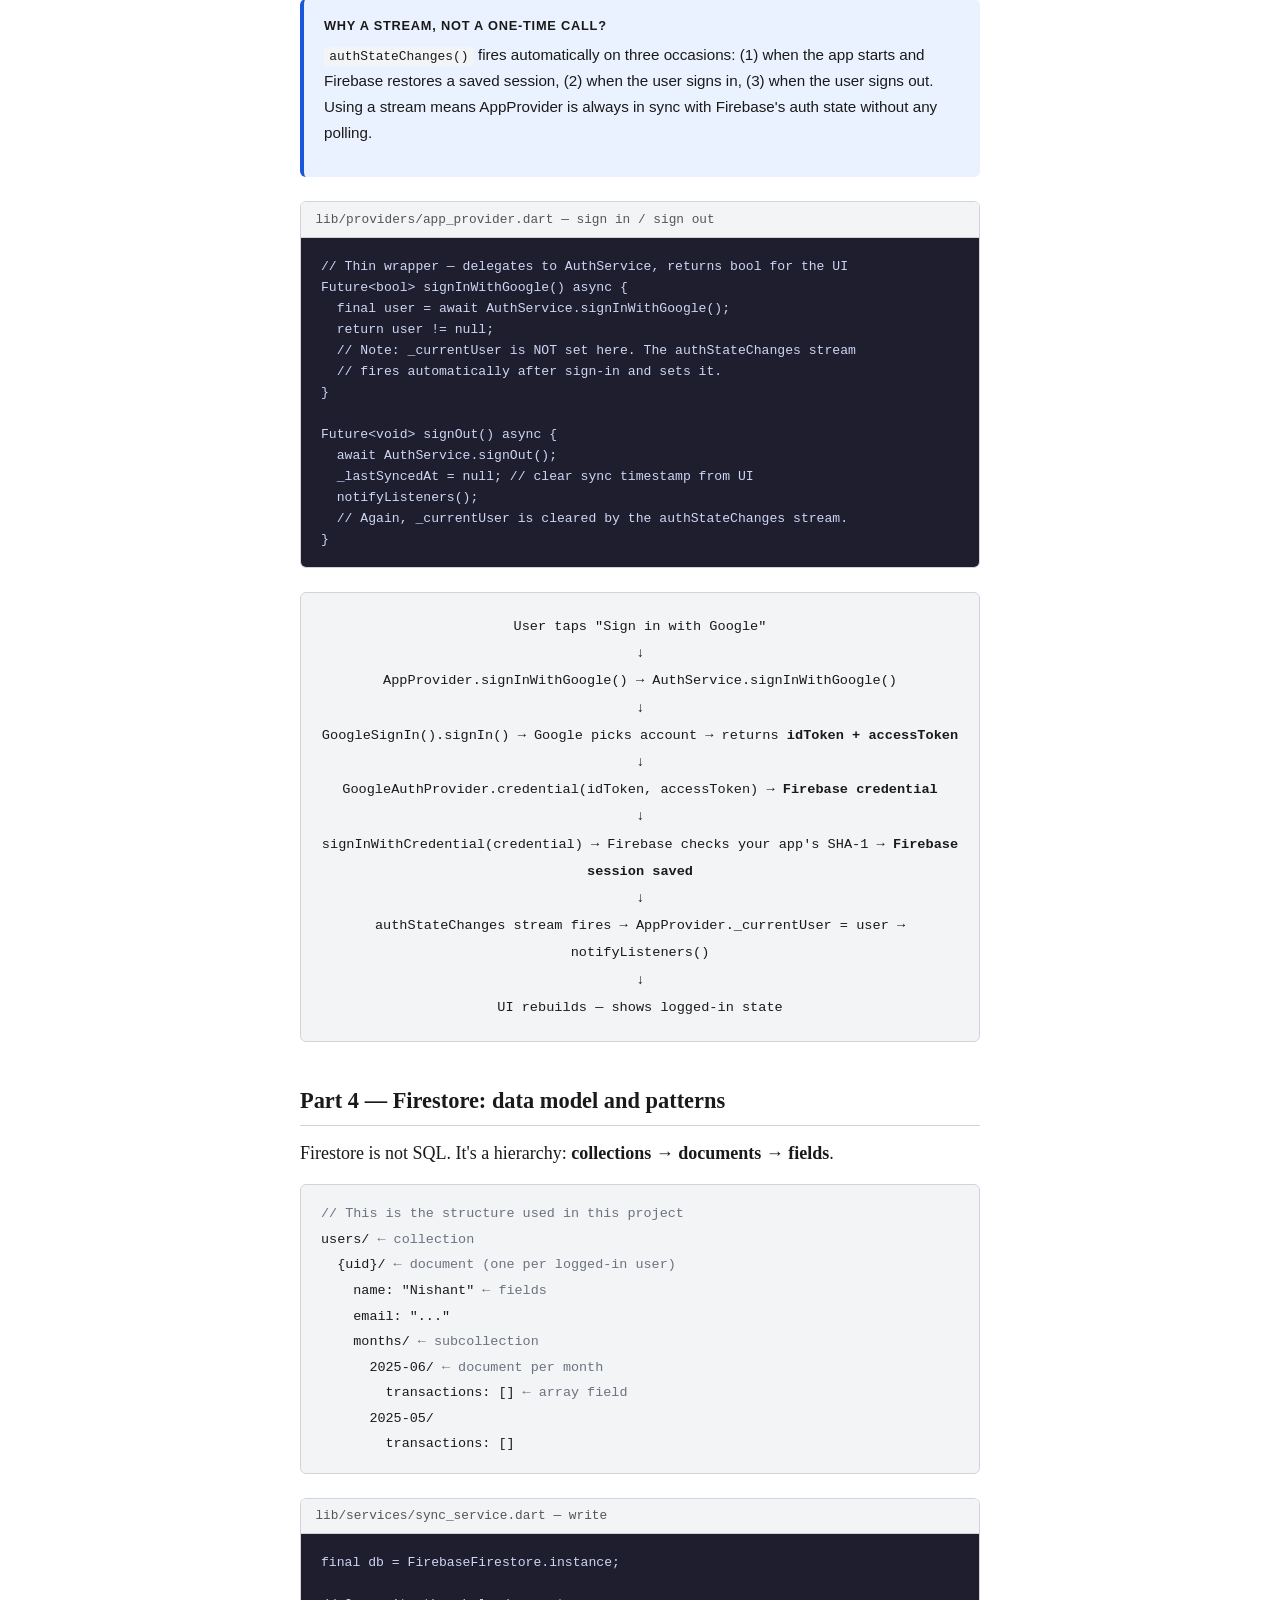
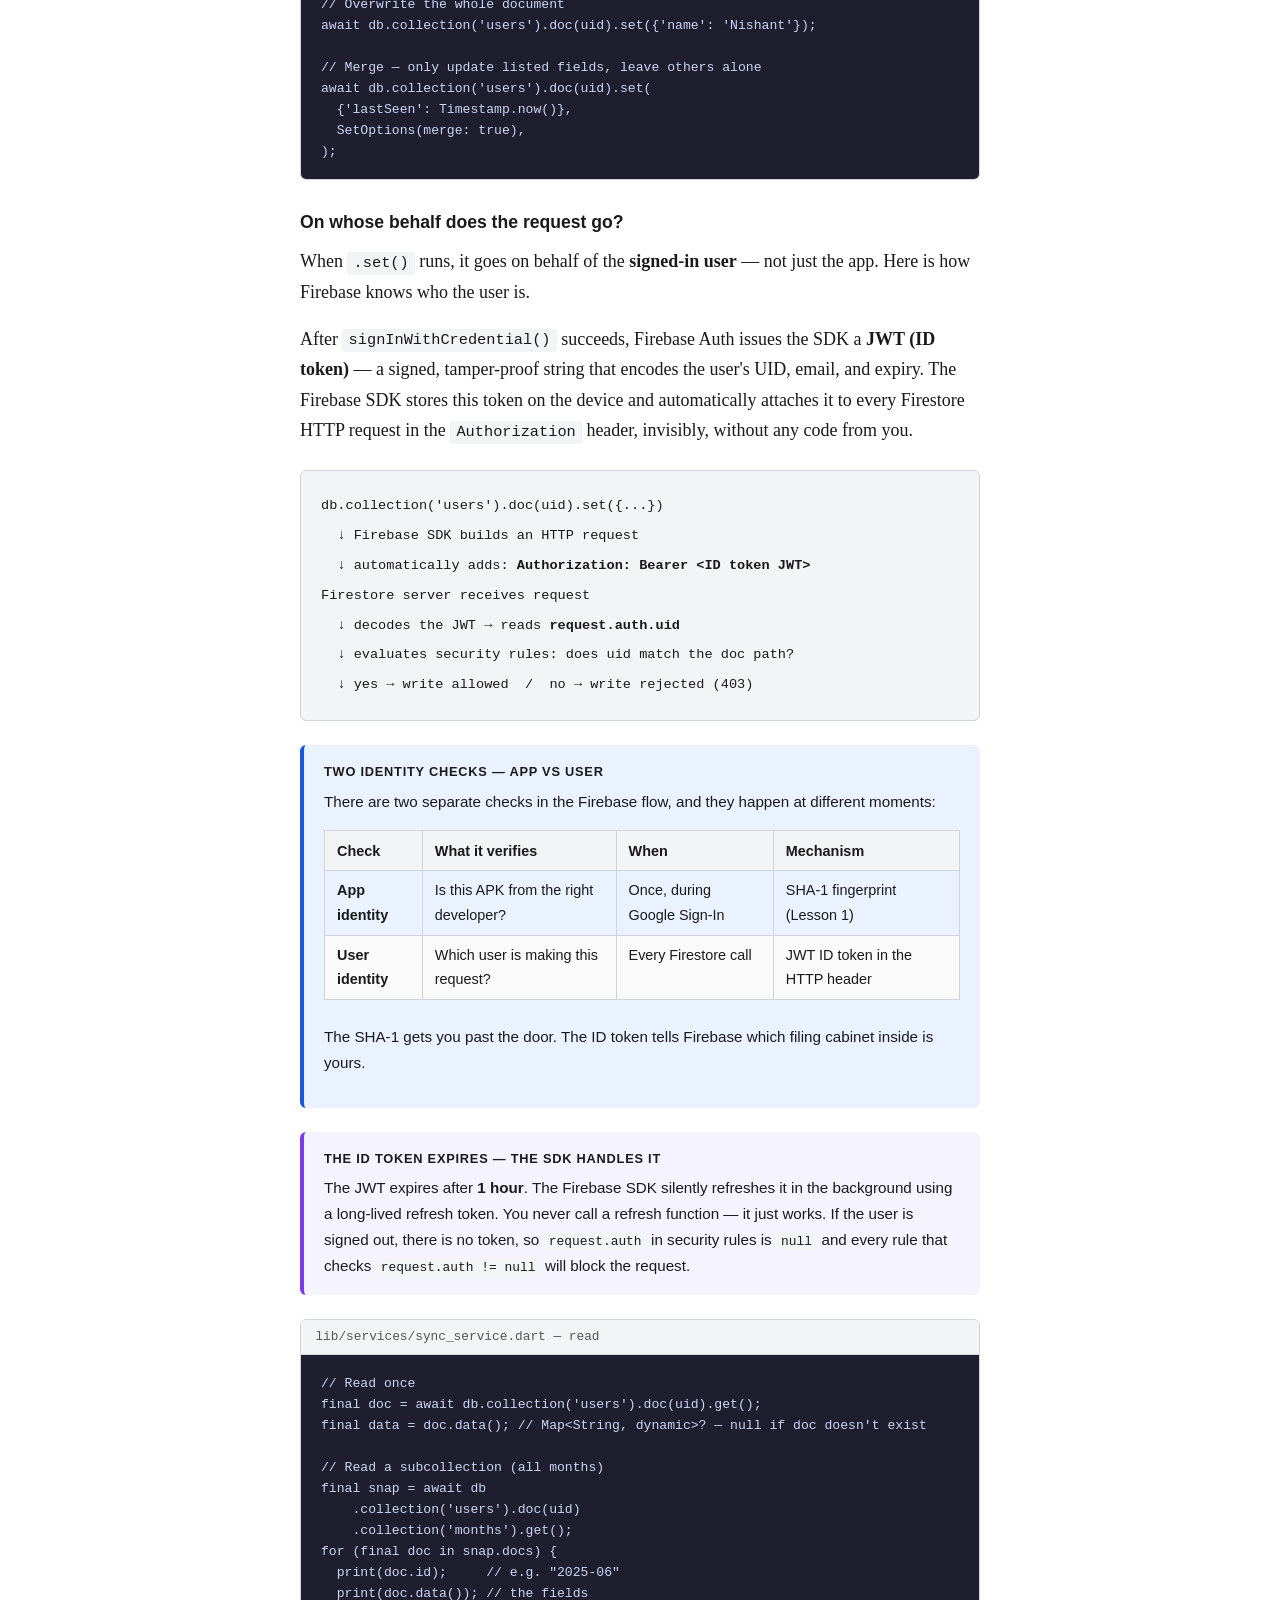
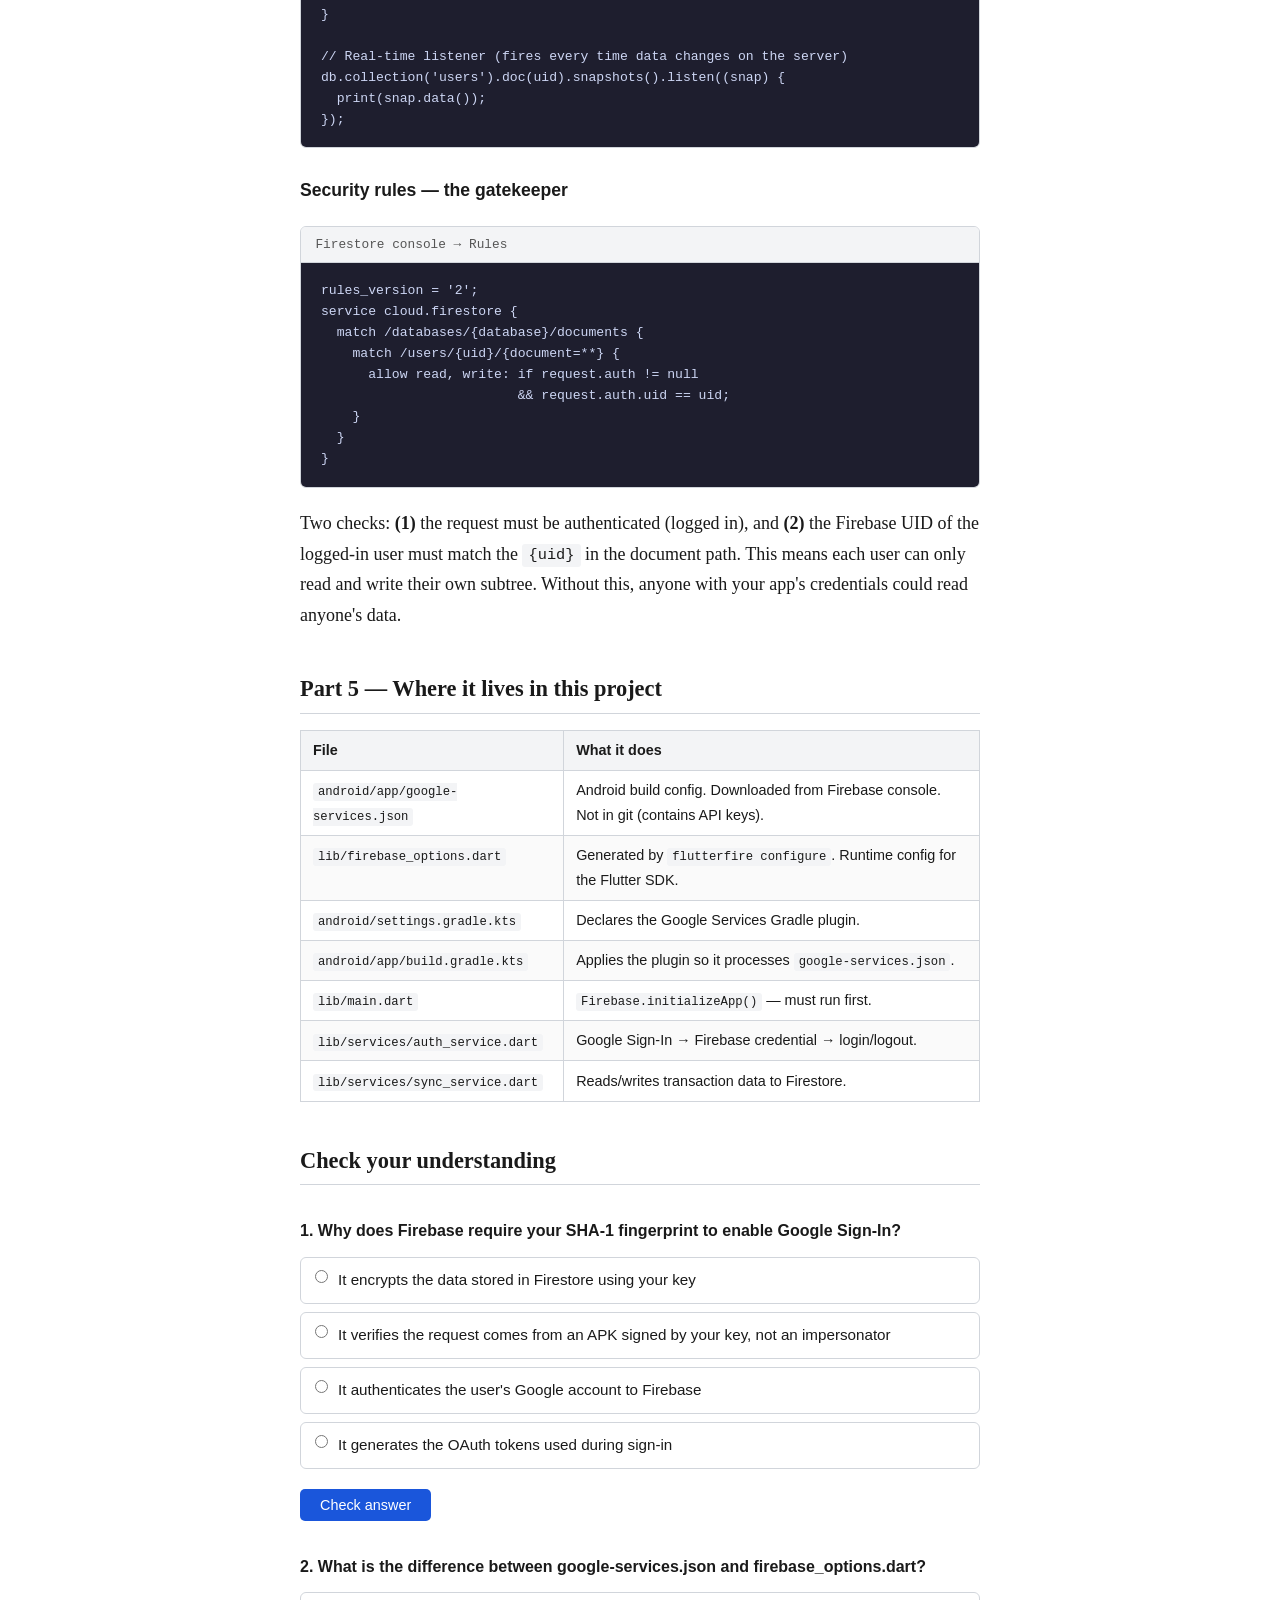
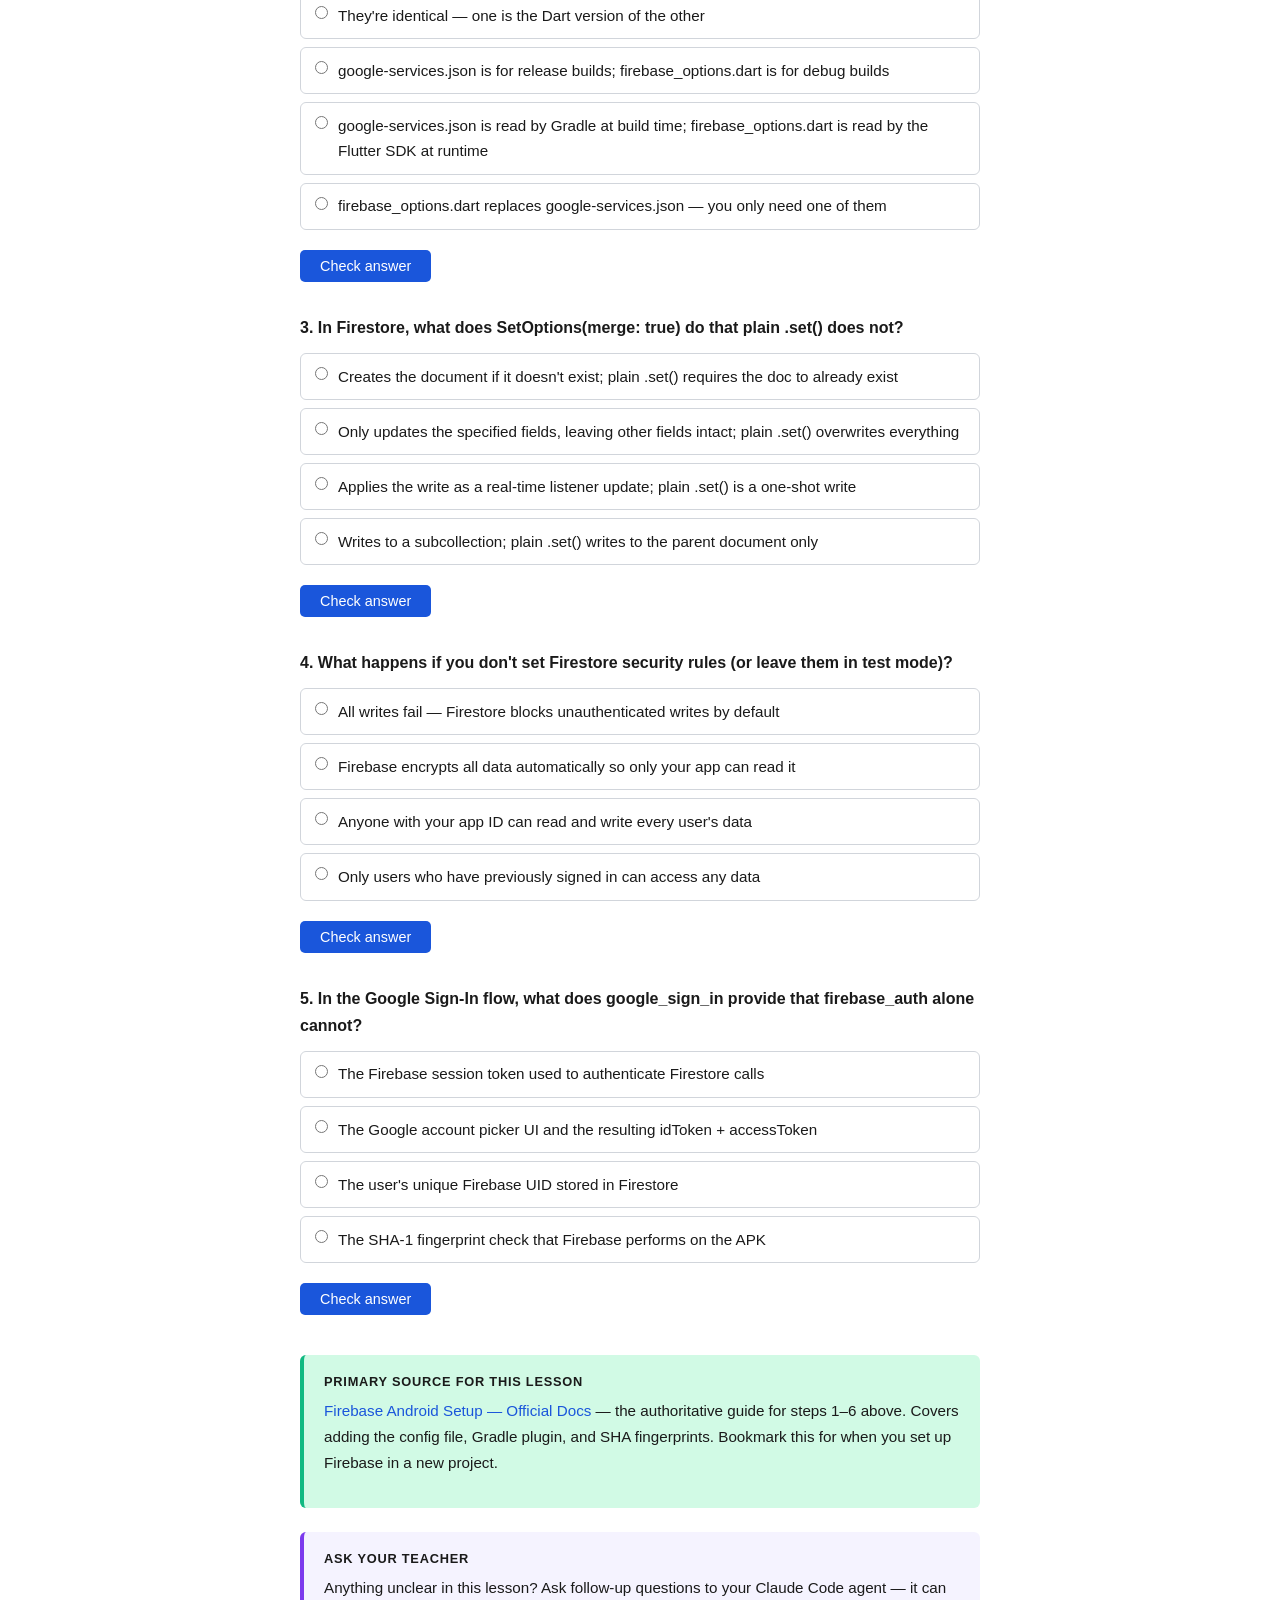
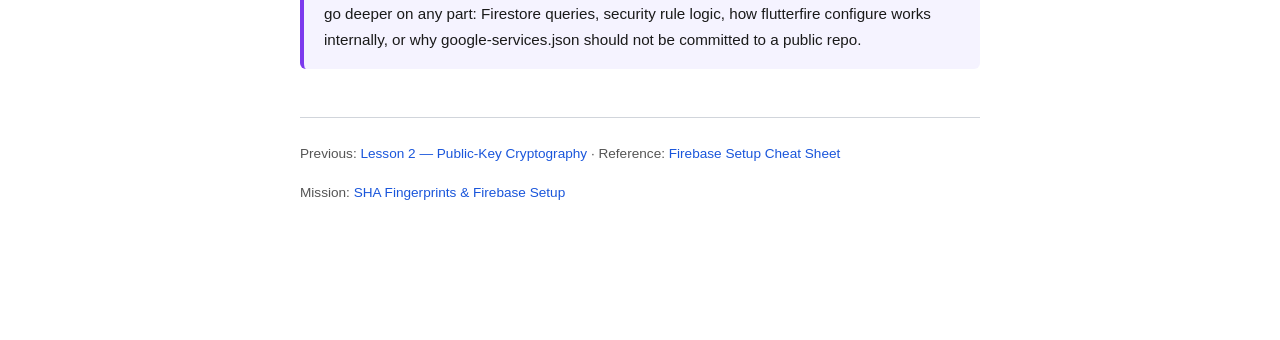
==== commit b188acc1: "Lesson 3: explain JWT ID token — how Firestore requests go on behalf of the user" ====
--- a/lessons/0003-firebase-setup-complete-picture.html
+++ b/lessons/0003-firebase-setup-complete-picture.html
@@ -364,6 +364,40 @@
   {'lastSeen': Timestamp.now()},
   SetOptions(merge: true),
 );</code></pre>
+  </div>
+
+  <h3>On whose behalf does the request go?</h3>
+
+  <p>When <code>.set()</code> runs, it goes on behalf of the <strong>signed-in user</strong> — not just the app. Here is how Firebase knows who the user is.</p>
+
+  <p>After <code>signInWithCredential()</code> succeeds, Firebase Auth issues the SDK a <strong>JWT (ID token)</strong> — a signed, tamper-proof string that encodes the user's UID, email, and expiry. The Firebase SDK stores this token on the device and automatically attaches it to every Firestore HTTP request in the <code>Authorization</code> header, invisibly, without any code from you.</p>
+
+  <div class="diagram" style="text-align:left; line-height:2.2;">
+    db.collection('users').doc(uid).set({...})<br>
+    &nbsp;&nbsp;↓ Firebase SDK builds an HTTP request<br>
+    &nbsp;&nbsp;↓ automatically adds: <strong>Authorization: Bearer &lt;ID token JWT&gt;</strong><br>
+    Firestore server receives request<br>
+    &nbsp;&nbsp;↓ decodes the JWT → reads <strong>request.auth.uid</strong><br>
+    &nbsp;&nbsp;↓ evaluates security rules: does uid match the doc path?<br>
+    &nbsp;&nbsp;↓ yes → write allowed &nbsp;/&nbsp; no → write rejected (403)
+  </div>
+
+  <div class="callout key">
+    <div class="callout-title">Two identity checks — app vs user</div>
+    <p>There are two separate checks in the Firebase flow, and they happen at different moments:</p>
+    <table style="margin-top:0.5rem;">
+      <thead><tr><th>Check</th><th>What it verifies</th><th>When</th><th>Mechanism</th></tr></thead>
+      <tbody>
+        <tr><td><strong>App identity</strong></td><td>Is this APK from the right developer?</td><td>Once, during Google Sign-In</td><td>SHA-1 fingerprint (Lesson 1)</td></tr>
+        <tr><td><strong>User identity</strong></td><td>Which user is making this request?</td><td>Every Firestore call</td><td>JWT ID token in the HTTP header</td></tr>
+      </tbody>
+    </table>
+    <p style="margin-top:0.75rem;">The SHA-1 gets you past the door. The ID token tells Firebase which filing cabinet inside is yours.</p>
+  </div>
+
+  <div class="callout note">
+    <div class="callout-title">The ID token expires — the SDK handles it</div>
+    The JWT expires after <strong>1 hour</strong>. The Firebase SDK silently refreshes it in the background using a long-lived refresh token. You never call a refresh function — it just works. If the user is signed out, there is no token, so <code>request.auth</code> in security rules is <code>null</code> and every rule that checks <code>request.auth != null</code> will block the request.
   </div>
 
   <div class="file-block">
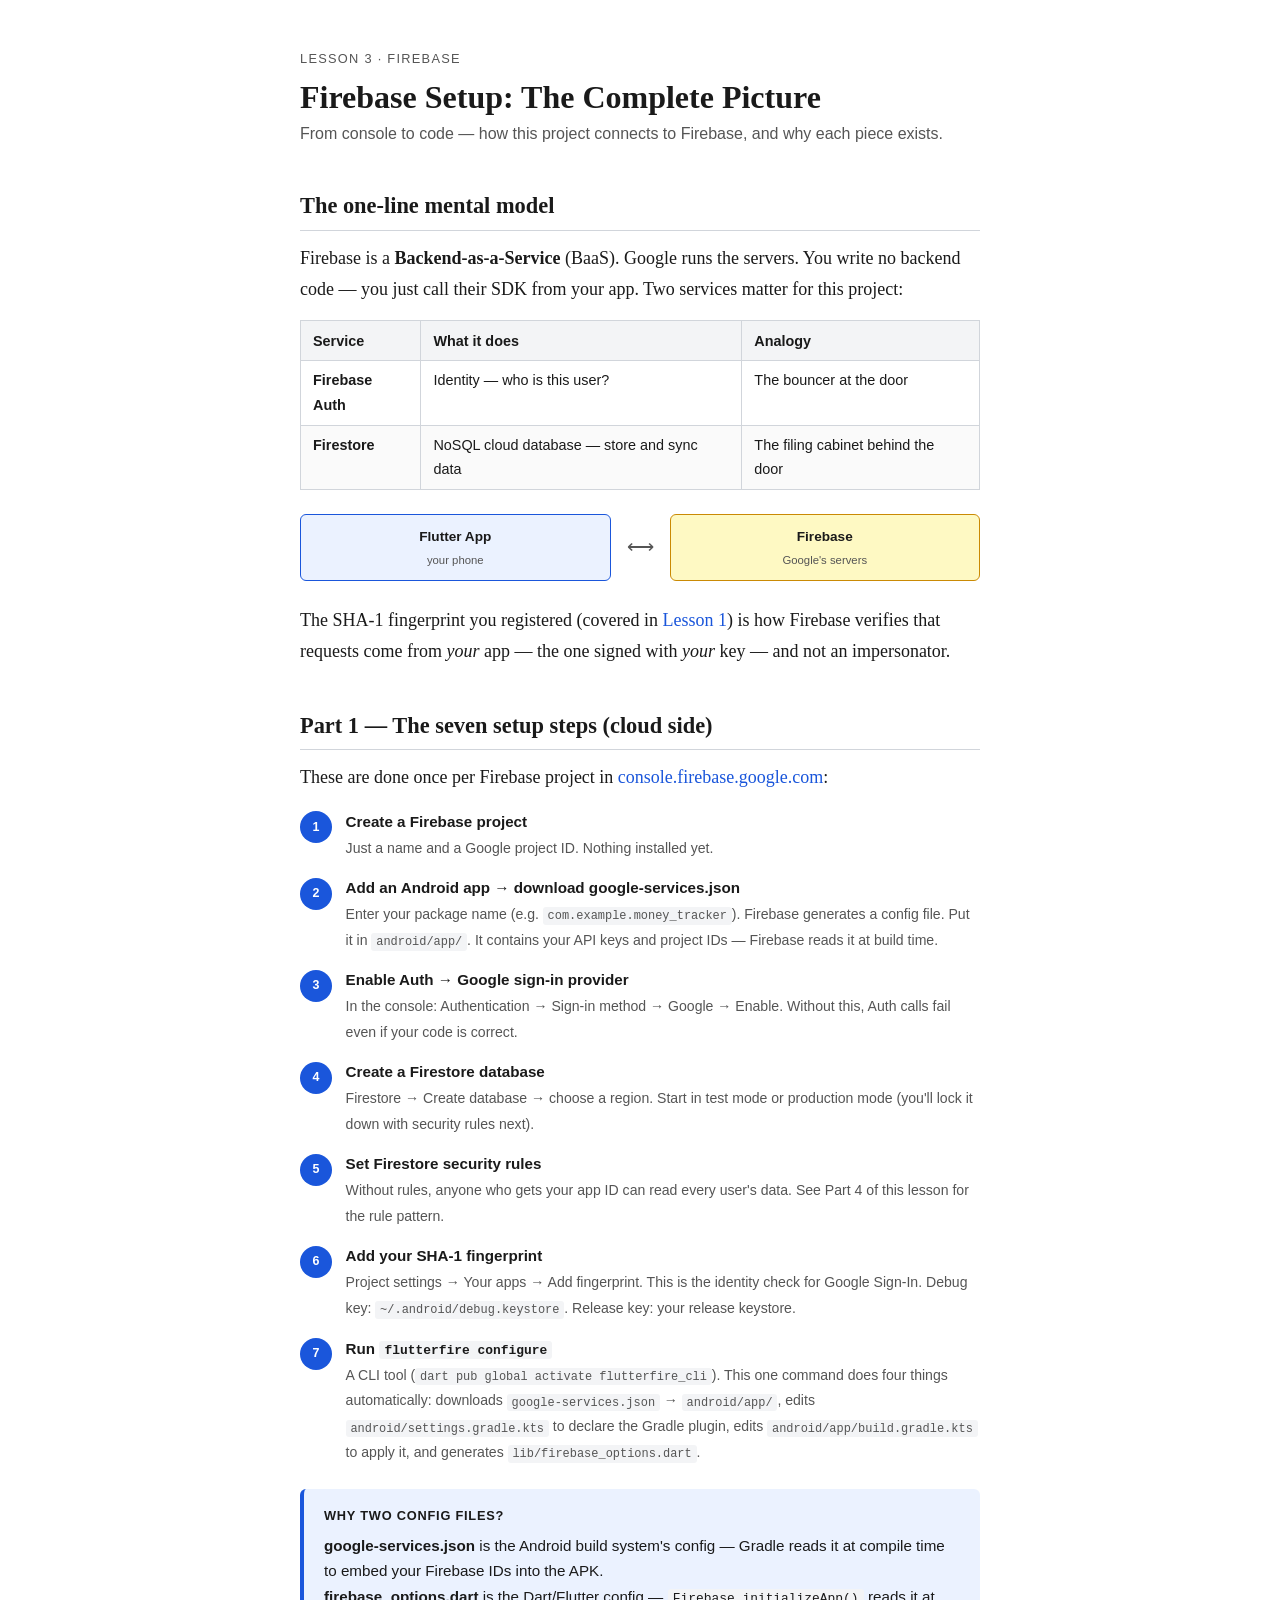
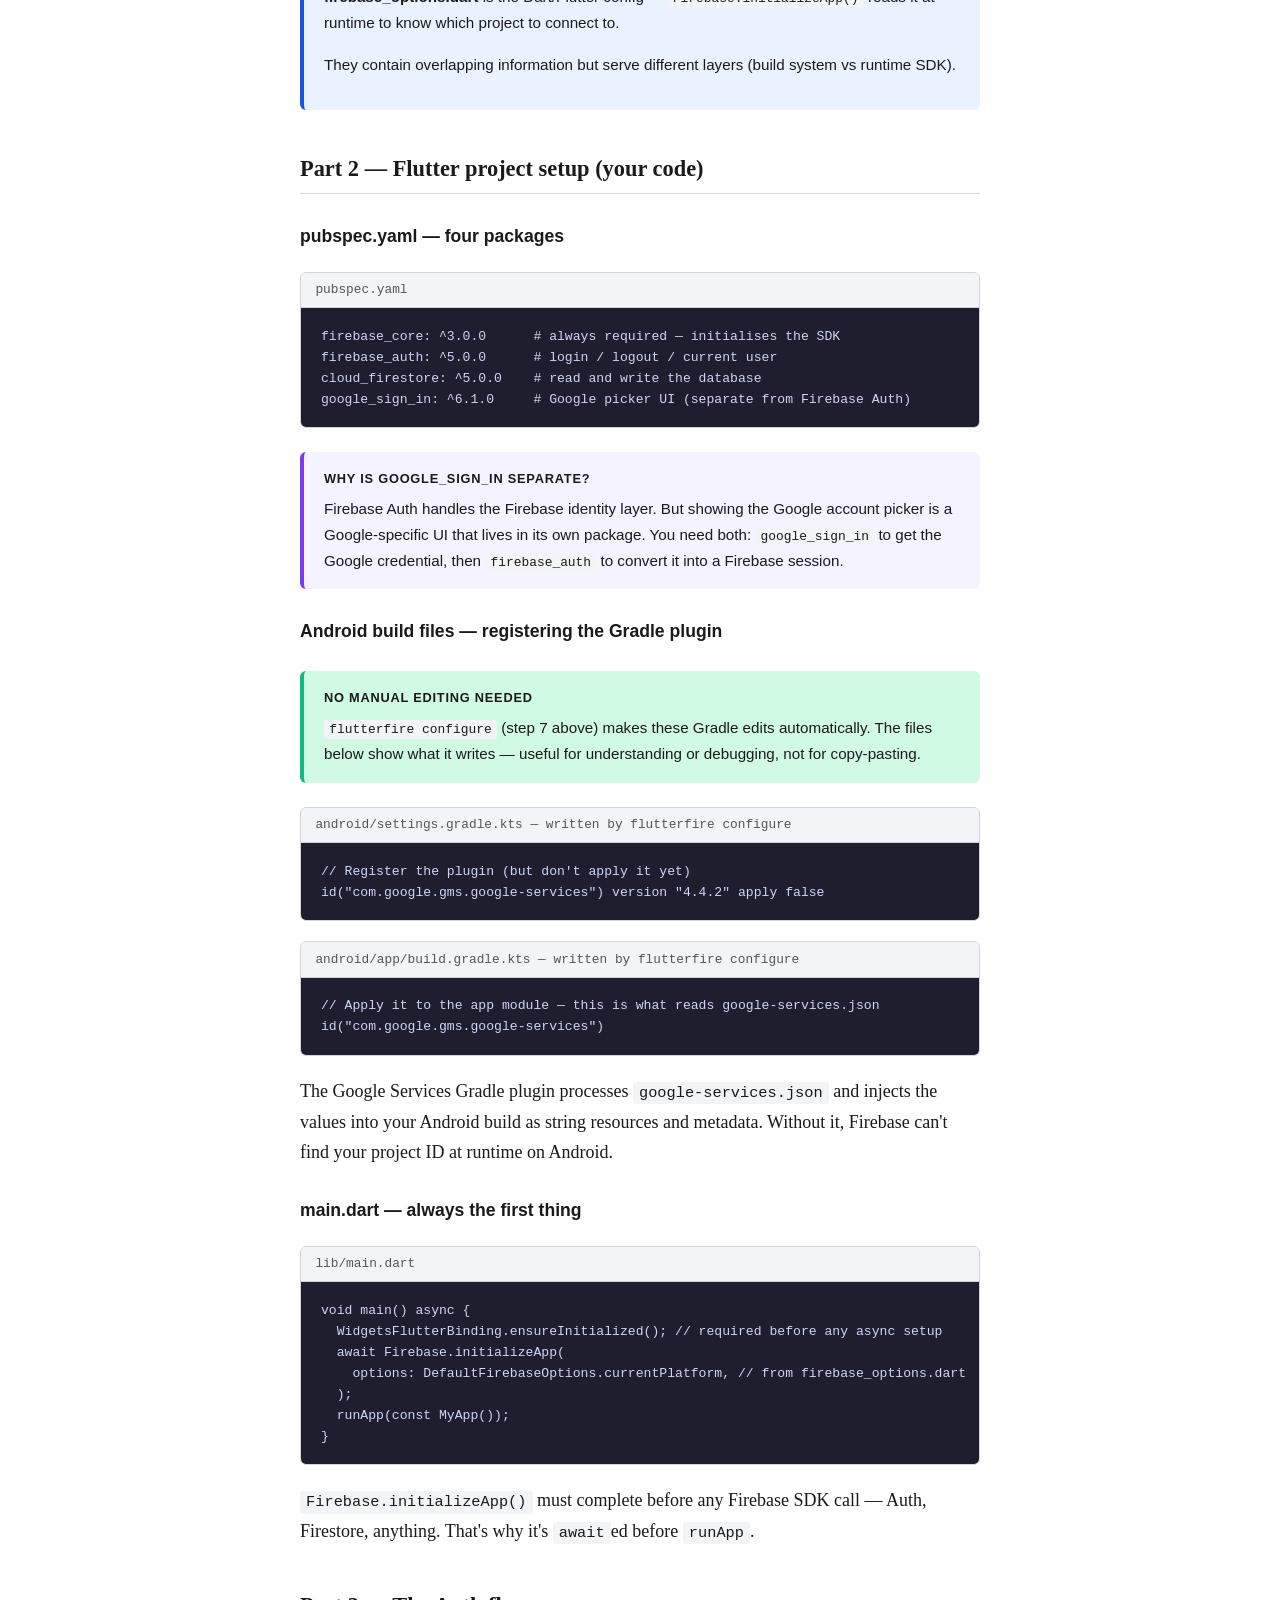
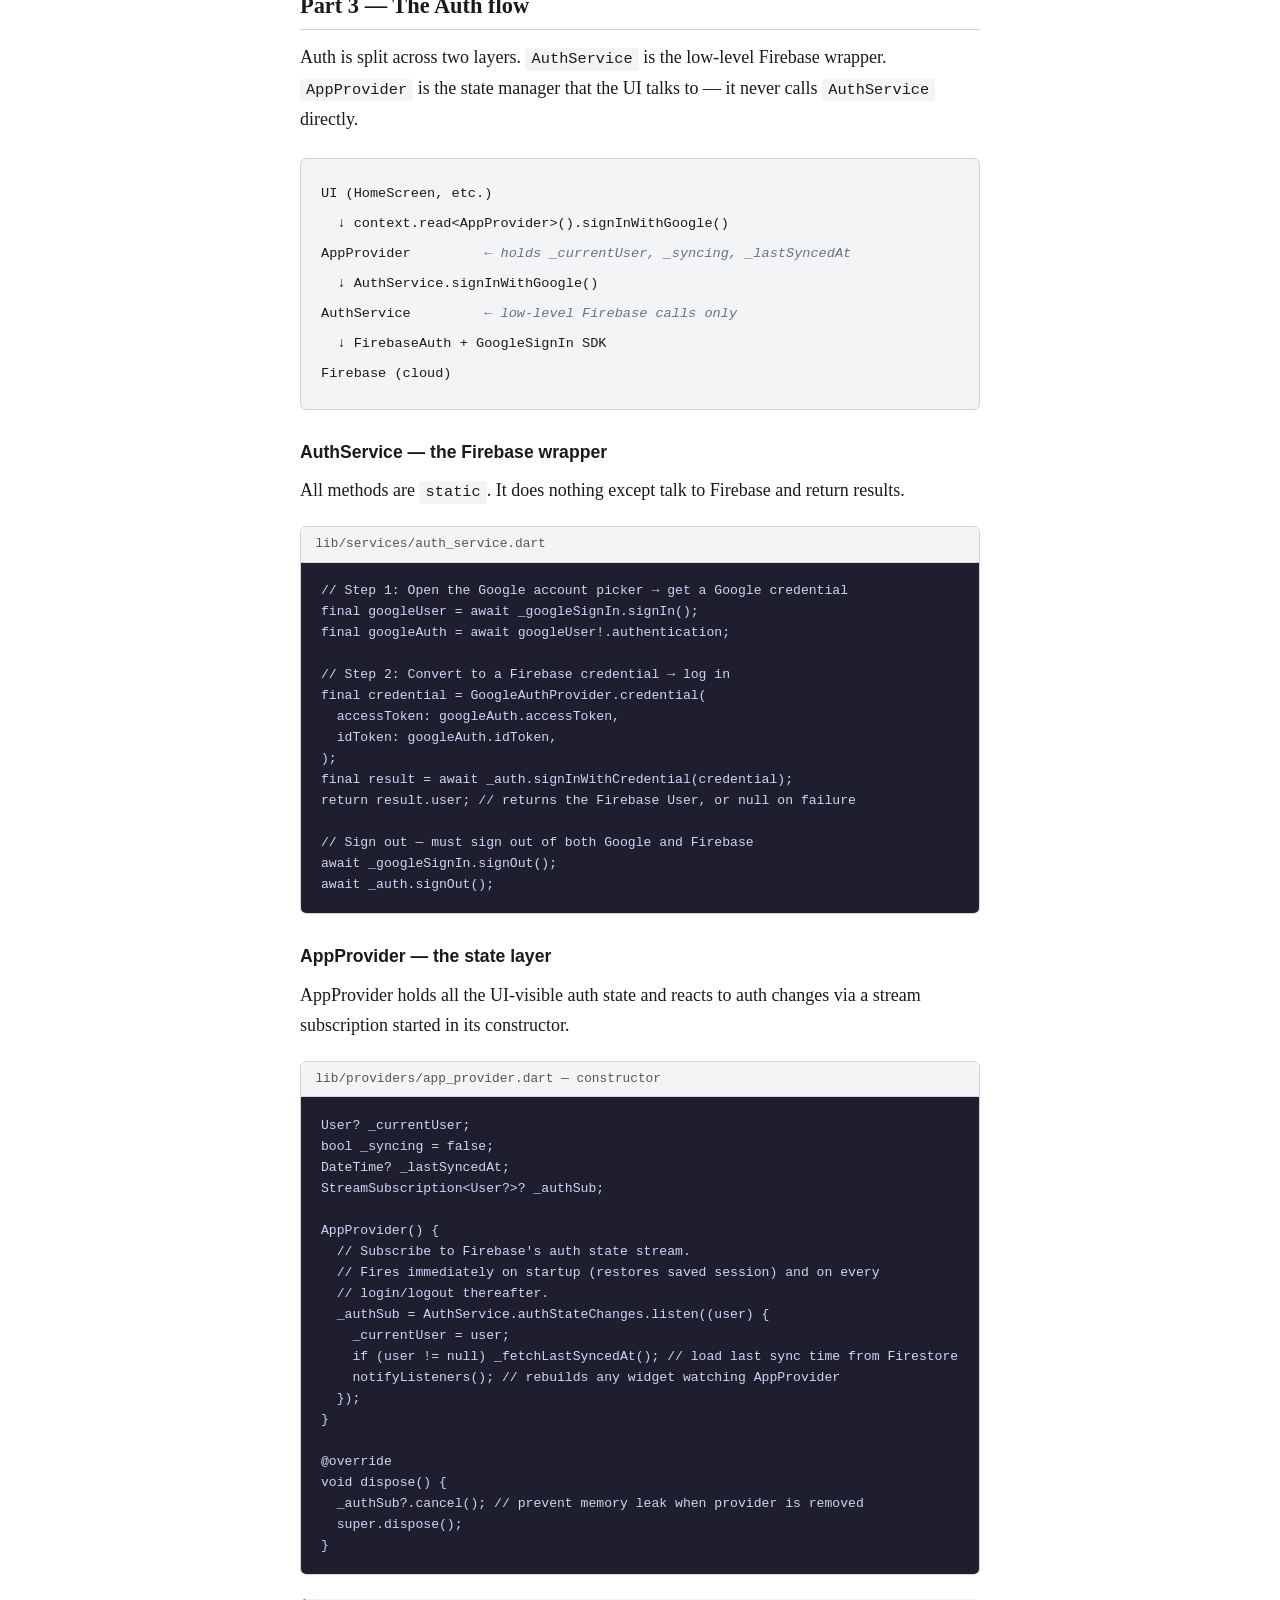
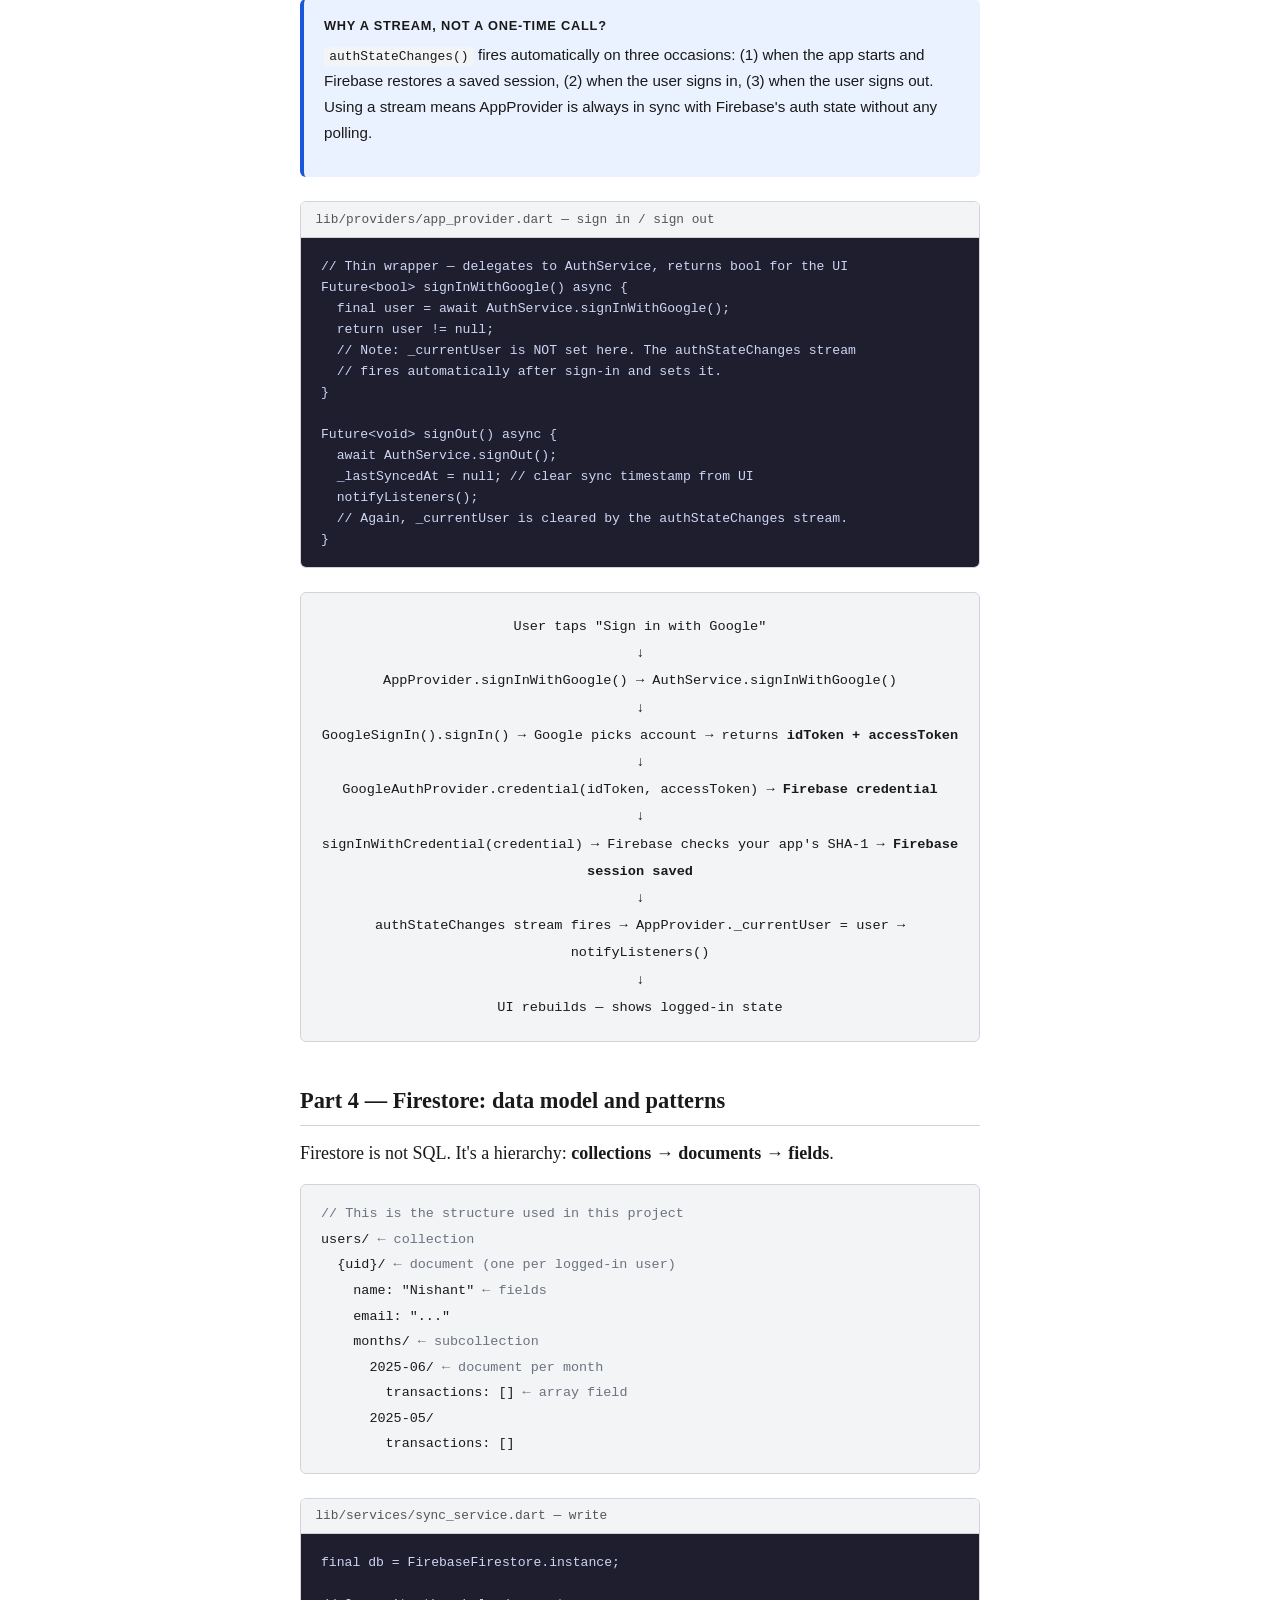
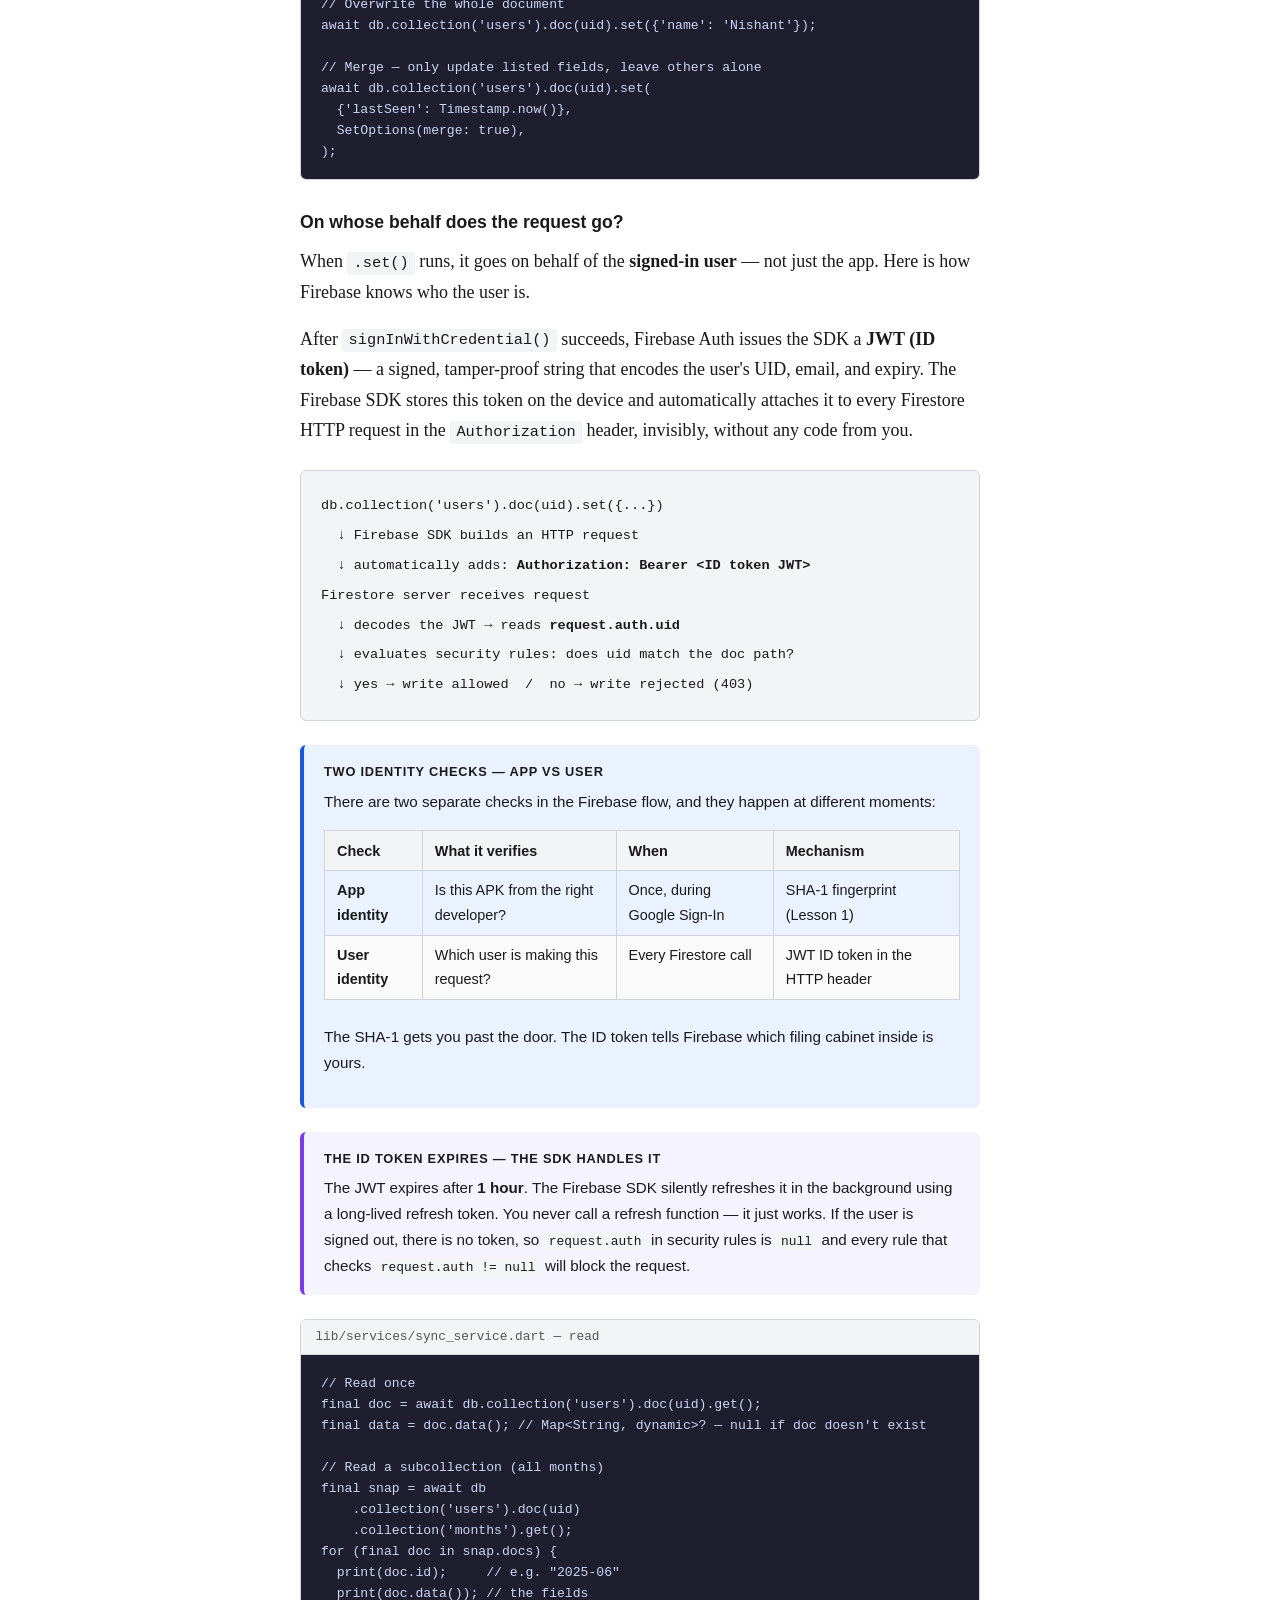
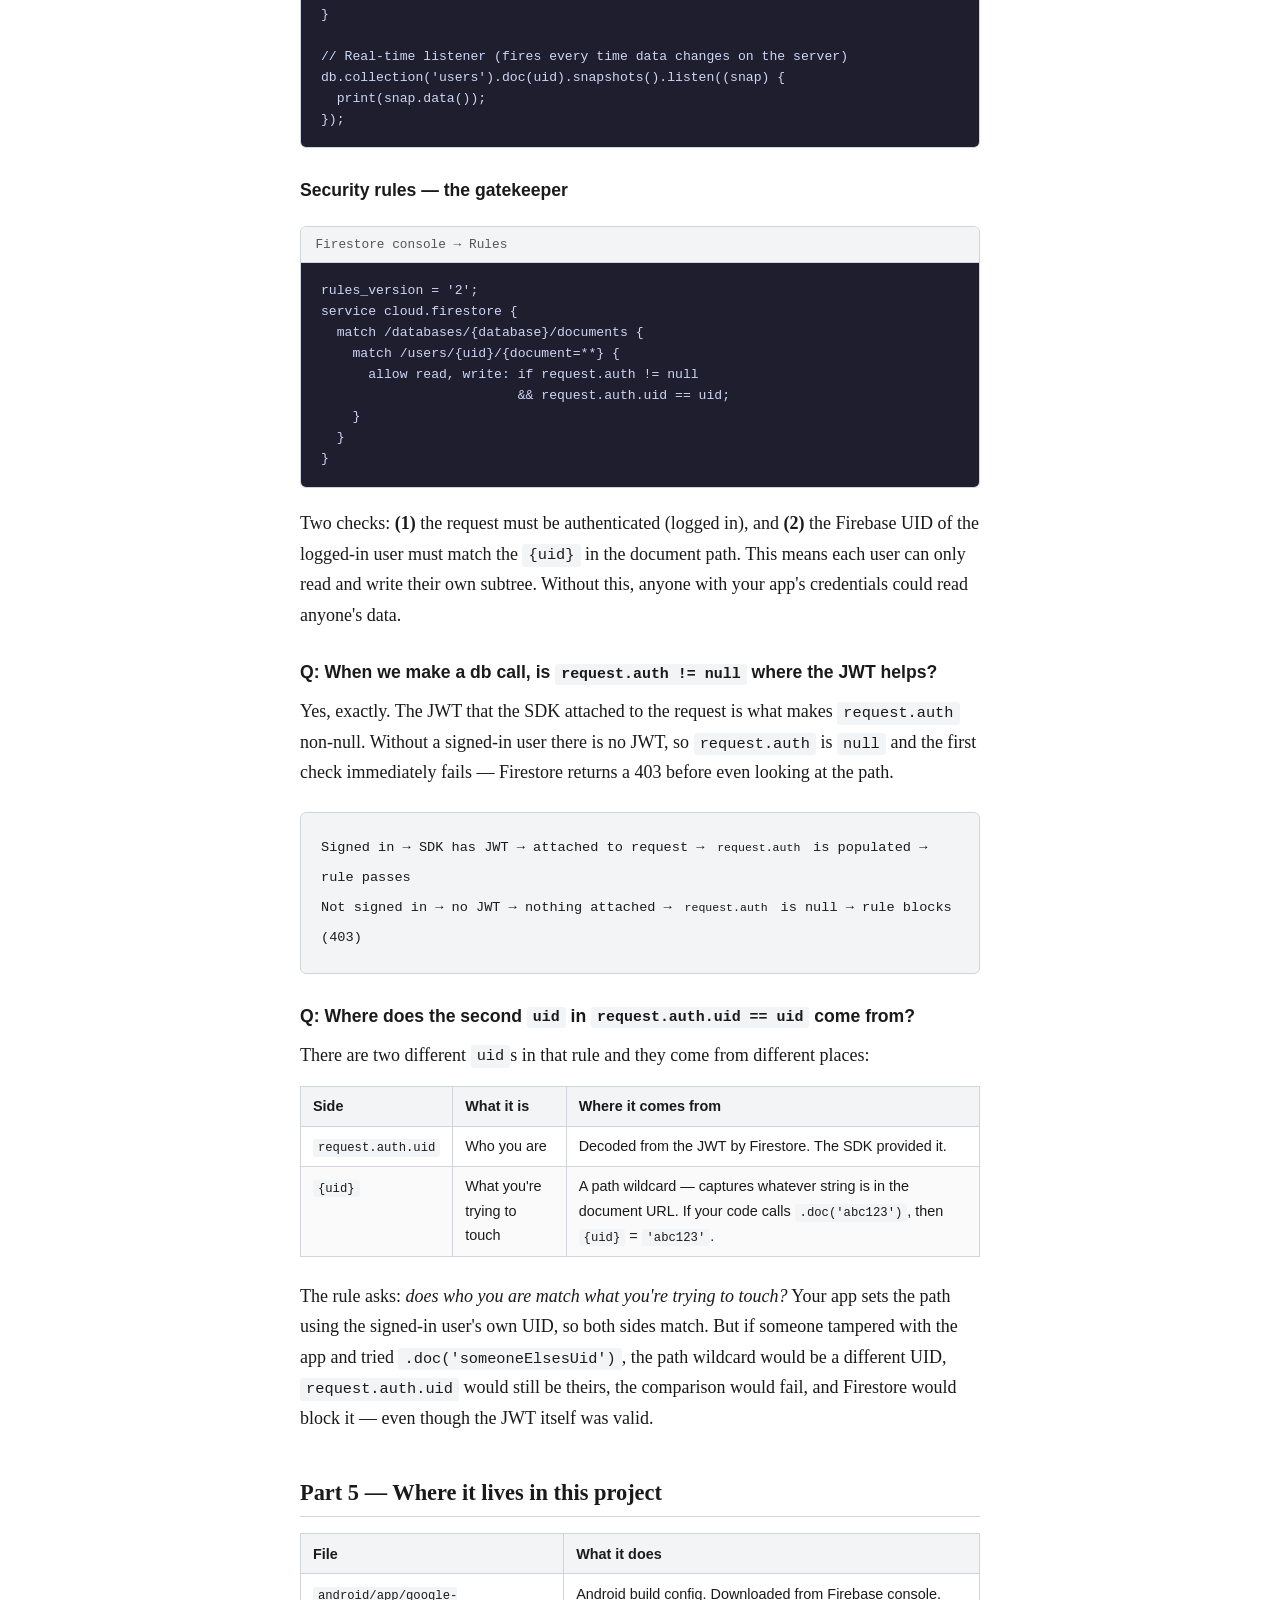
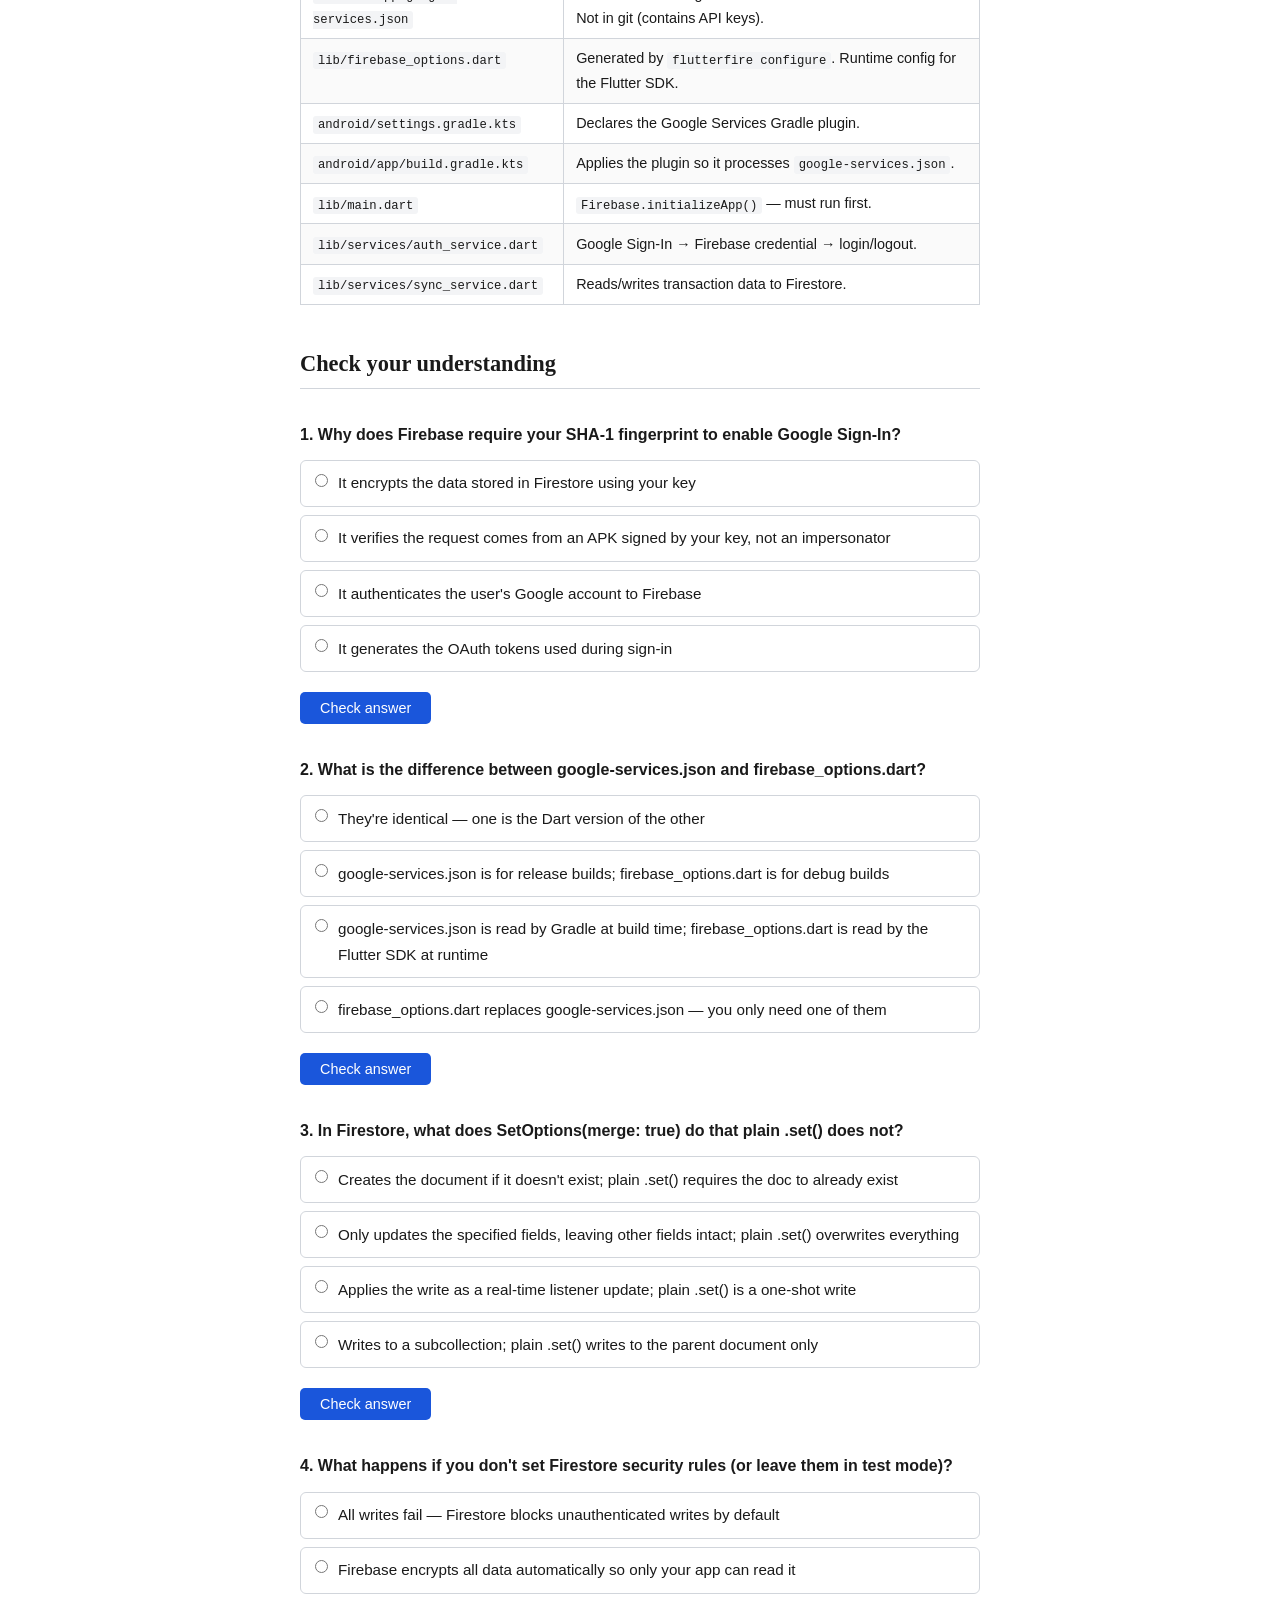
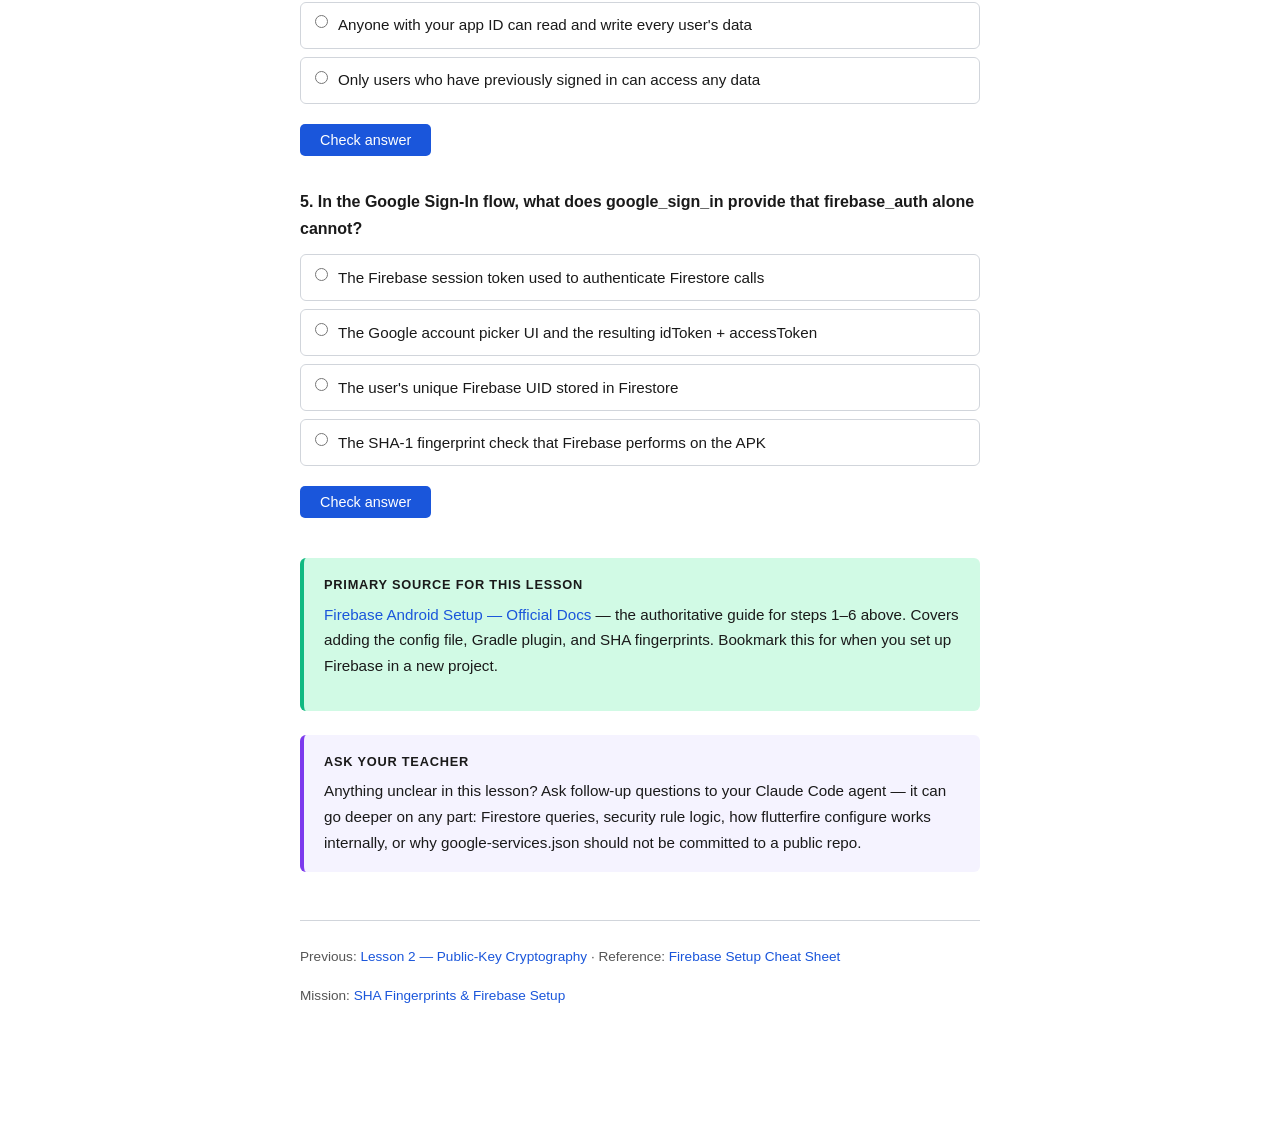
==== commit eab0c6f3: "Lesson 3: add Q&A on request.auth and uid path wildcard" ====
--- a/lessons/0003-firebase-setup-complete-picture.html
+++ b/lessons/0003-firebase-setup-complete-picture.html
@@ -438,6 +438,29 @@
 
   <p>Two checks: <strong>(1)</strong> the request must be authenticated (logged in), and <strong>(2)</strong> the Firebase UID of the logged-in user must match the <code>{uid}</code> in the document path. This means each user can only read and write their own subtree. Without this, anyone with your app's credentials could read anyone's data.</p>
 
+  <h3>Q: When we make a db call, is <code>request.auth != null</code> where the JWT helps?</h3>
+
+  <p>Yes, exactly. The JWT that the SDK attached to the request is what makes <code>request.auth</code> non-null. Without a signed-in user there is no JWT, so <code>request.auth</code> is <code>null</code> and the first check immediately fails — Firestore returns a 403 before even looking at the path.</p>
+
+  <div class="diagram" style="text-align:left; line-height:2.2;">
+    Signed in → SDK has JWT → attached to request → <code>request.auth</code> is populated → rule passes<br>
+    Not signed in → no JWT → nothing attached → <code>request.auth</code> is null → rule blocks (403)
+  </div>
+
+  <h3>Q: Where does the second <code>uid</code> in <code>request.auth.uid == uid</code> come from?</h3>
+
+  <p>There are two different <code>uid</code>s in that rule and they come from different places:</p>
+
+  <table>
+    <thead><tr><th>Side</th><th>What it is</th><th>Where it comes from</th></tr></thead>
+    <tbody>
+      <tr><td><code>request.auth.uid</code></td><td>Who you are</td><td>Decoded from the JWT by Firestore. The SDK provided it.</td></tr>
+      <tr><td><code>{uid}</code></td><td>What you're trying to touch</td><td>A path wildcard — captures whatever string is in the document URL. If your code calls <code>.doc('abc123')</code>, then <code>{uid}</code> = <code>'abc123'</code>.</td></tr>
+    </tbody>
+  </table>
+
+  <p>The rule asks: <em>does who you are match what you're trying to touch?</em> Your app sets the path using the signed-in user's own UID, so both sides match. But if someone tampered with the app and tried <code>.doc('someoneElsesUid')</code>, the path wildcard would be a different UID, <code>request.auth.uid</code> would still be theirs, the comparison would fail, and Firestore would block it — even though the JWT itself was valid.</p>
+
   <!-- PROJECT FILES MAP -->
   <h2>Part 5 — Where it lives in this project</h2>
 
